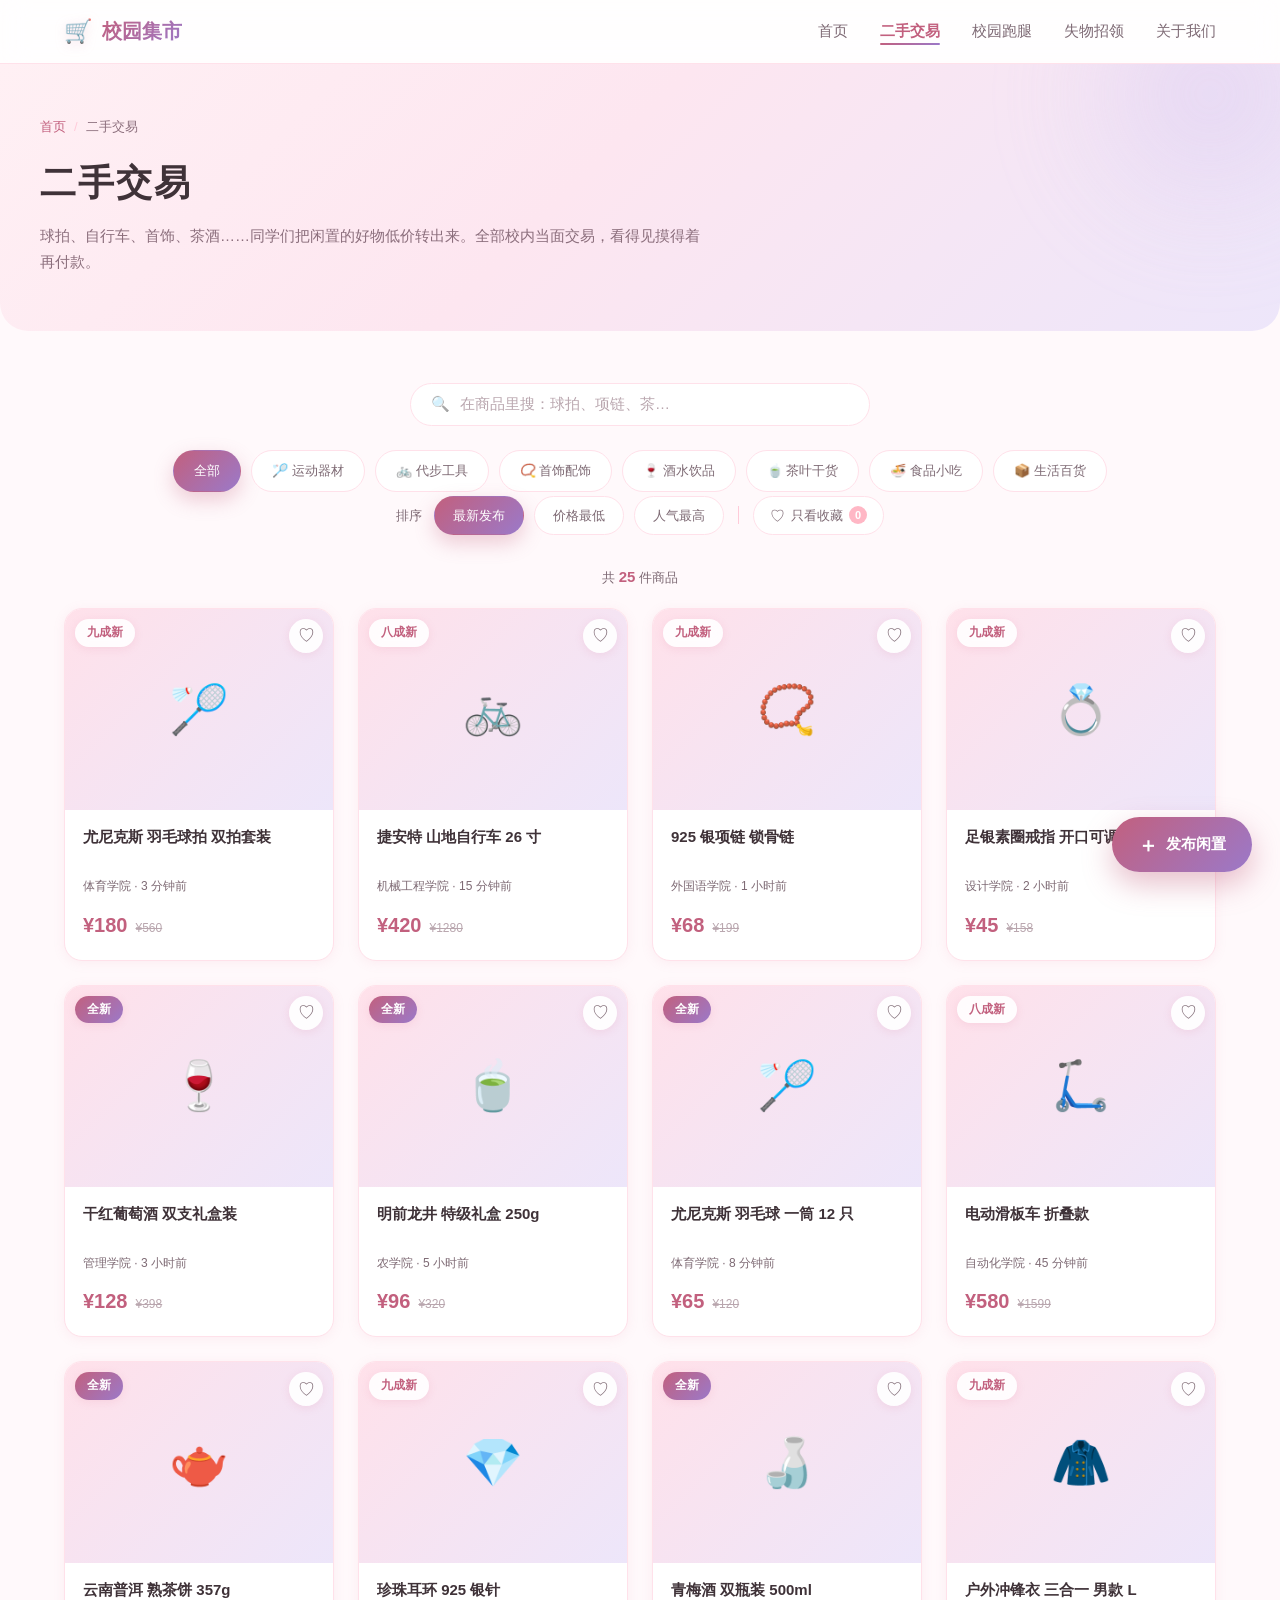
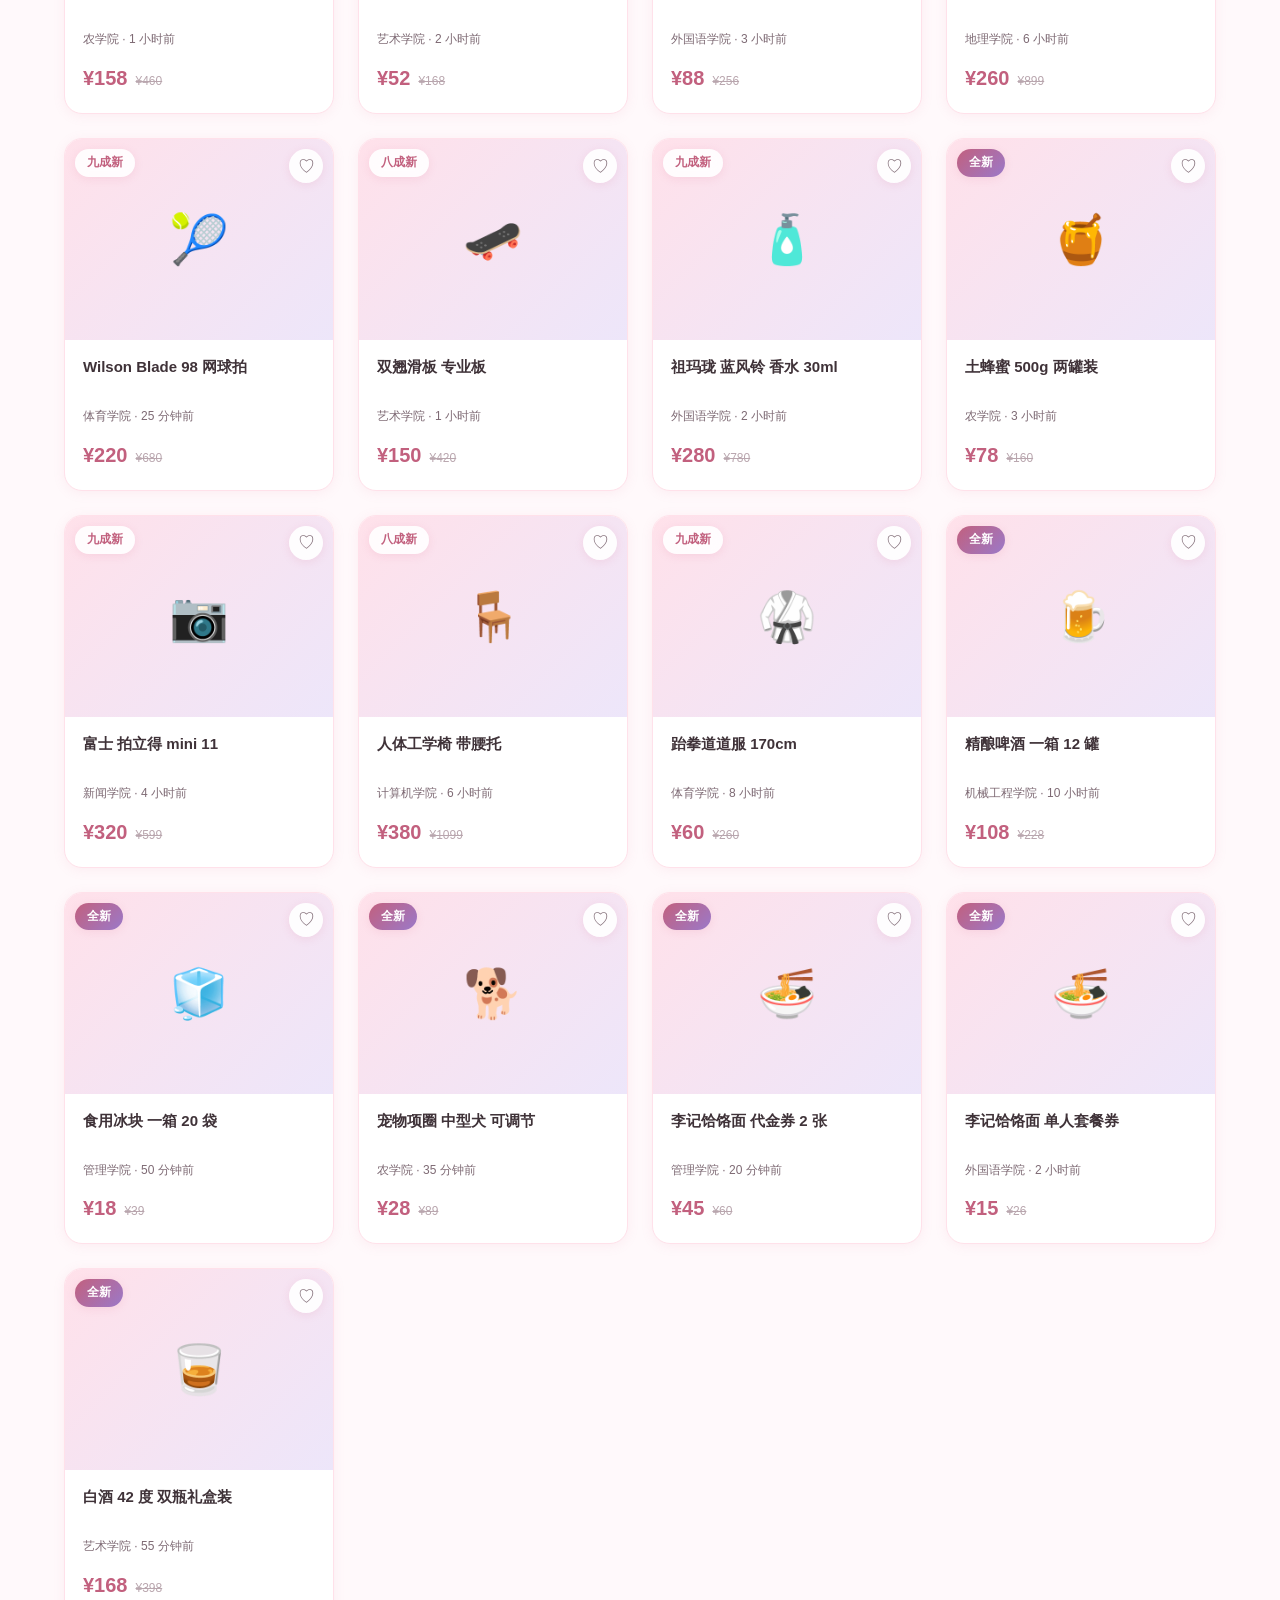
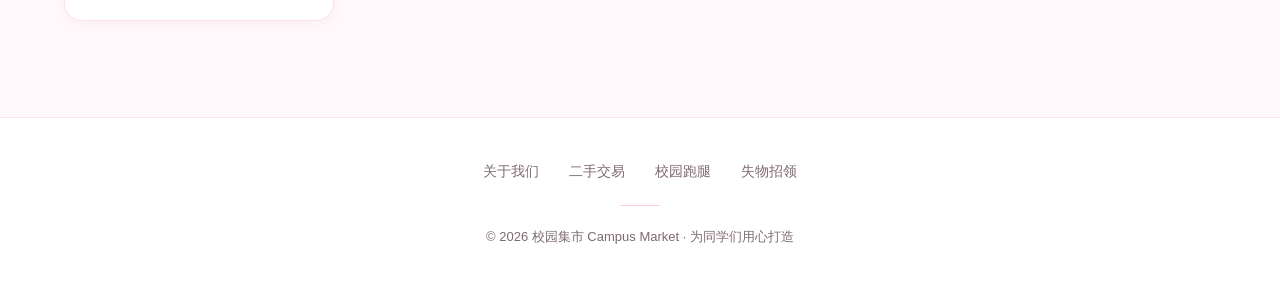
==== goods.html @ 356d1a23 "Add files via upload" ====
<!DOCTYPE html>
<!-- 声明文档类型为 HTML5，浏览器会以“标准模式”渲染页面 -->
<html lang="zh-CN">
<head>
    <meta charset="UTF-8">
    <meta name="viewport" content="width=device-width, initial-scale=1.0">
    <meta name="description" content="校园集市二手交易区 —— 同学们发布的正版闲置好物">
    <title>二手交易 - 校园集市</title>

    <!-- 样式表只有一份，所有页面共用 -->
    <link rel="stylesheet" href="style.css">

    <!-- 浏览器标签页上的小图标。SVG 一个文件适配所有尺寸，缩放不糊 -->
    <link rel="icon" type="image/svg+xml" href="favicon.svg">

    <!-- 手机浏览器地址栏的配色，跟着站点主题走。没有这句会是一截白条 -->
    <meta name="theme-color" content="#FFE1EA">

    <!-- 脚本：common.js 是所有页面都要的公共部分，
         后面的才是这一页专用的。defer 保证它们按书写顺序执行。 -->
    <script src="common.js" defer></script>
    <script src="chat.js" defer></script>
    <script src="goods.js" defer></script>
</head>
<body>

<header class="navbar">
        <!-- 用一个容器把内容限制在最大宽度内并水平居中，内容不会贴到屏幕两边 -->
        <div class="nav-container">

            <!-- Logo 区域：点击可以回到首页 -->
            <a href="index.html" class="logo">
                <span class="logo-icon">🛒</span>
                <!-- 这个 span 里的文字会被 CSS 做成“粉紫渐变文字” -->
                <span class="logo-text">校园集市</span>
            </a>

            <!-- <nav> 表示“导航”区域，<ul> 是无序列表，<li> 是列表项 -->
            <nav class="nav-wrap">
                <ul class="nav-menu">
                    <!-- class="active" 用来标记“当前所在页面”，CSS 会给它加下划线。
                         每个页面把自己的那一个改成 active 即可，
                         这样用户一眼就知道自己在哪儿。 -->
                    <li><a href="index.html">首页</a></li>
                    <li><a href="goods.html" class="active">二手交易</a></li>
                    <li><a href="errand.html">校园跑腿</a></li>
                    <li><a href="lost.html">失物招领</a></li>
                    <li><a href="about.html">关于我们</a></li>
                </ul>
            </nav>

        </div>
    </header>

    <main>

        <section class="page-hero">
            <div class="page-hero-inner">
                <nav class="breadcrumb" aria-label="当前位置">
                    <a href="index.html">首页</a>
                    <span class="breadcrumb-sep" aria-hidden="true">/</span>
                    <span aria-current="page">二手交易</span>
                </nav>
                <h1 class="page-title">二手交易</h1>
                <p class="page-desc">球拍、自行车、首饰、茶酒……同学们把闲置的好物低价转出来。全部校内当面交易，看得见摸得着再付款。</p>
            </div>
        </section>

        <section class="page-main">

            <!-- 列表页自带的搜索框。

                 它是“筛选工具”，不是“全站入口”——
                 首页 Hero 里那个搜索框负责把用户带过来，这个负责在 21 件商品里找特定的那一件。
                 输入框的 class 故意用了和首页一样的 search-input，
                 这样 goods.js 里“清空筛选”那句就能顺带把它也清掉，不用单独写。 -->
            <div class="list-search">
                <span class="list-search-icon" aria-hidden="true">🔍</span>
                <input type="text" class="search-input" id="goodsSearch" autocomplete="off"
                       placeholder="在商品里搜：球拍、项链、茶…" aria-label="搜索商品">
            </div>

            <!-- 分类筛选。chip 上的 data-category
                 要和商品卡片上的 data-category 对得上，筛选才生效。 -->
                        <div class="chip-row">
                <button type="button" class="chip is-active" data-category="all" aria-pressed="true">全部</button>
                <button type="button" class="chip" data-category="运动器材" aria-pressed="false">🏸 运动器材</button>
                <button type="button" class="chip" data-category="代步工具" aria-pressed="false">🚲 代步工具</button>
                <button type="button" class="chip" data-category="首饰配饰" aria-pressed="false">📿 首饰配饰</button>
                <button type="button" class="chip" data-category="酒水饮品" aria-pressed="false">🍷 酒水饮品</button>
                <button type="button" class="chip" data-category="茶叶干货" aria-pressed="false">🍵 茶叶干货</button>
                <button type="button" class="chip" data-category="食品小吃" aria-pressed="false">🍜 食品小吃</button>
                <button type="button" class="chip" data-category="生活百货" aria-pressed="false">📦 生活百货</button>
            </div>

            <!-- 排序 + 只看收藏（和首页同一套结构，goods.js 会自动接管） -->
            <div class="goods-toolbar">
                <span class="toolbar-label">排序</span>
                <button type="button" class="sort-btn is-active" aria-pressed="true"  data-sort="time">最新发布</button>
                <button type="button" class="sort-btn" aria-pressed="false" data-sort="price">价格最低</button>
                <button type="button" class="sort-btn" aria-pressed="false" data-sort="hot">人气最高</button>

                <span class="toolbar-divider" aria-hidden="true"></span>

                <button type="button" class="fav-filter" id="favFilterBtn" aria-pressed="false">
                    <span class="fav-filter-heart" aria-hidden="true">♡</span>
                    <span>只看收藏</span>
                    <span class="fav-count" id="favCount">0</span>
                </button>
            </div>

            <p class="result-line">共 <strong id="resultCount">25</strong> 件商品</p>

            <div class="filter-tip" id="filterTip" hidden>
                <span id="filterTipText"></span>
                <button type="button" class="filter-clear" id="filterClearBtn">清除筛选</button>
            </div>

            <div class="goods-grid">

                <article class="goods-card"
                         tabindex="0"
                         aria-haspopup="dialog"
                         data-id="demo-1"
                         data-category="运动器材"
                         data-time="3" data-price="180" data-hot="328"
                         data-seller="五子棋"
                         data-desc="大一买的，打了一个学期，拍面无磕碰，手柄胶刚换过新的。附送拍包和两个备用吸汗带。">
                    <div class="goods-thumb">🏸</div>
                    <span class="goods-tag">九成新</span>
                    <button type="button" class="fav-btn" aria-label="收藏" aria-pressed="false">♡</button>
                    <div class="goods-body">
                        <h3 class="goods-name">尤尼克斯 羽毛球拍 双拍套装</h3>
                        <p class="goods-meta">体育学院 · 3 分钟前</p>
                        <div class="goods-foot">
                            <span class="goods-price">¥180</span>
                            <span class="goods-origin">¥560</span>
                        </div>
                    </div>
                </article>

                <article class="goods-card"
                         tabindex="0"
                         aria-haspopup="dialog"
                         data-id="demo-2"
                         data-category="代步工具"
                         data-time="15" data-price="420" data-hot="512"
                         data-seller="皇子"
                         data-desc="毕业了带不走，车况良好，刚换过刹车皮，送车锁和打气筒。只在校本部当面交易。">
                    <div class="goods-thumb">🚲</div>
                    <span class="goods-tag">八成新</span>
                    <button type="button" class="fav-btn" aria-label="收藏" aria-pressed="false">♡</button>
                    <div class="goods-body">
                        <h3 class="goods-name">捷安特 山地自行车 26 寸</h3>
                        <p class="goods-meta">机械工程学院 · 15 分钟前</p>
                        <div class="goods-foot">
                            <span class="goods-price">¥420</span>
                            <span class="goods-origin">¥1280</span>
                        </div>
                    </div>
                </article>

                <article class="goods-card"
                         tabindex="0"
                         aria-haspopup="dialog"
                         data-id="demo-3"
                         data-category="首饰配饰"
                         data-time="60" data-price="68" data-hot="276"
                         data-seller="傻尹尹"
                         data-desc="朋友送的和自己风格不搭，只戴过两次就收起来了，没有氧化发黑，附原装小盒和擦拭布。">
                    <div class="goods-thumb">📿</div>
                    <span class="goods-tag">九成新</span>
                    <button type="button" class="fav-btn" aria-label="收藏" aria-pressed="false">♡</button>
                    <div class="goods-body">
                        <h3 class="goods-name">925 银项链 锁骨链</h3>
                        <p class="goods-meta">外国语学院 · 1 小时前</p>
                        <div class="goods-foot">
                            <span class="goods-price">¥68</span>
                            <span class="goods-origin">¥199</span>
                        </div>
                    </div>
                </article>

                <article class="goods-card"
                         tabindex="0"
                         aria-haspopup="dialog"
                         data-id="demo-4"
                         data-category="首饰配饰"
                         data-time="120" data-price="45" data-hot="194"
                         data-seller="小猪婷"
                         data-desc="只戴过一两次，表面没有划痕，开口式可调节大小不挑手指。附赠绒布小袋。">
                    <div class="goods-thumb">💍</div>
                    <span class="goods-tag">九成新</span>
                    <button type="button" class="fav-btn" aria-label="收藏" aria-pressed="false">♡</button>
                    <div class="goods-body">
                        <h3 class="goods-name">足银素圈戒指 开口可调</h3>
                        <p class="goods-meta">设计学院 · 2 小时前</p>
                        <div class="goods-foot">
                            <span class="goods-price">¥45</span>
                            <span class="goods-origin">¥158</span>
                        </div>
                    </div>
                </article>

                <article class="goods-card"
                         tabindex="0"
                         aria-haspopup="dialog"
                         data-id="demo-5"
                         data-category="酒水饮品"
                         data-time="180" data-price="128" data-hot="88"
                         data-seller="时不与我"
                         data-desc="家里寄来的，自己平时不喝酒，原箱未拆封，保质期内。礼盒完好，送人也体面。">
                    <div class="goods-thumb">🍷</div>
                    <span class="goods-tag goods-tag--new">全新</span>
                    <button type="button" class="fav-btn" aria-label="收藏" aria-pressed="false">♡</button>
                    <div class="goods-body">
                        <h3 class="goods-name">干红葡萄酒 双支礼盒装</h3>
                        <p class="goods-meta">管理学院 · 3 小时前</p>
                        <div class="goods-foot">
                            <span class="goods-price">¥128</span>
                            <span class="goods-origin">¥398</span>
                        </div>
                    </div>
                </article>

                <article class="goods-card"
                         tabindex="0"
                         aria-haspopup="dialog"
                         data-id="demo-6"
                         data-category="茶叶干货"
                         data-time="300" data-price="96" data-hot="143"
                         data-seller="张呆贾"
                         data-desc="家里是茶农，今年的明前新茶，自留多了转一盒。铁罐密封包装，附手提袋，未开封。">
                    <div class="goods-thumb">🍵</div>
                    <span class="goods-tag goods-tag--new">全新</span>
                    <button type="button" class="fav-btn" aria-label="收藏" aria-pressed="false">♡</button>
                    <div class="goods-body">
                        <h3 class="goods-name">明前龙井 特级礼盒 250g</h3>
                        <p class="goods-meta">农学院 · 5 小时前</p>
                        <div class="goods-foot">
                            <span class="goods-price">¥96</span>
                            <span class="goods-origin">¥320</span>
                        </div>
                    </div>
                </article>

                <article class="goods-card"
                         tabindex="0"
                         aria-haspopup="dialog"
                         data-id="demo-7"
                         data-category="运动器材"
                         data-time="8" data-price="65" data-hot="201"
                         data-seller="谷老大"
                         data-desc="买多了，整筒未拆封，AS-05 比赛级。可以拆成两筒分着出。">
                    <div class="goods-thumb">🏸</div>
                    <span class="goods-tag goods-tag--new">全新</span>
                    <button type="button" class="fav-btn" aria-label="收藏" aria-pressed="false">♡</button>
                    <div class="goods-body">
                        <h3 class="goods-name">尤尼克斯 羽毛球 一筒 12 只</h3>
                        <p class="goods-meta">体育学院 · 8 分钟前</p>
                        <div class="goods-foot">
                            <span class="goods-price">¥65</span>
                            <span class="goods-origin">¥120</span>
                        </div>
                    </div>
                </article>

                <article class="goods-card"
                         tabindex="0"
                         aria-haspopup="dialog"
                         data-id="demo-8"
                         data-category="代步工具"
                         data-time="45" data-price="580" data-hot="367"
                         data-seller="温温"
                         data-desc="骑了一年上下课，电池健康，续航实测 20 公里左右。刚换过轮胎，送充电器和车锁。">
                    <div class="goods-thumb">🛴</div>
                    <span class="goods-tag">八成新</span>
                    <button type="button" class="fav-btn" aria-label="收藏" aria-pressed="false">♡</button>
                    <div class="goods-body">
                        <h3 class="goods-name">电动滑板车 折叠款</h3>
                        <p class="goods-meta">自动化学院 · 45 分钟前</p>
                        <div class="goods-foot">
                            <span class="goods-price">¥580</span>
                            <span class="goods-origin">¥1599</span>
                        </div>
                    </div>
                </article>

                <article class="goods-card"
                         tabindex="0"
                         aria-haspopup="dialog"
                         data-id="demo-9"
                         data-category="茶叶干货"
                         data-time="95" data-price="158" data-hot="132"
                         data-seller="礼拜天"
                         data-desc="自家存的茶，2019 年的料，一直干仓存放。原包装未拆，附茶针一把。">
                    <div class="goods-thumb">🫖</div>
                    <span class="goods-tag goods-tag--new">全新</span>
                    <button type="button" class="fav-btn" aria-label="收藏" aria-pressed="false">♡</button>
                    <div class="goods-body">
                        <h3 class="goods-name">云南普洱 熟茶饼 357g</h3>
                        <p class="goods-meta">农学院 · 1 小时前</p>
                        <div class="goods-foot">
                            <span class="goods-price">¥158</span>
                            <span class="goods-origin">¥460</span>
                        </div>
                    </div>
                </article>

                <article class="goods-card"
                         tabindex="0"
                         aria-haspopup="dialog"
                         data-id="demo-10"
                         data-category="首饰配饰"
                         data-time="150" data-price="52" data-hot="87"
                         data-seller="雅琪张"
                         data-desc="演出戴过一次，珍珠没有磨损，银针没有氧化。附赠一对备用耳堵。">
                    <div class="goods-thumb">💎</div>
                    <span class="goods-tag">九成新</span>
                    <button type="button" class="fav-btn" aria-label="收藏" aria-pressed="false">♡</button>
                    <div class="goods-body">
                        <h3 class="goods-name">珍珠耳环 925 银针</h3>
                        <p class="goods-meta">艺术学院 · 2 小时前</p>
                        <div class="goods-foot">
                            <span class="goods-price">¥52</span>
                            <span class="goods-origin">¥168</span>
                        </div>
                    </div>
                </article>

                <article class="goods-card"
                         tabindex="0"
                         aria-haspopup="dialog"
                         data-id="demo-11"
                         data-category="酒水饮品"
                         data-time="220" data-price="88" data-hot="119"
                         data-seller="茜茜"
                         data-desc="朋友送的，度数不高适合小酌，两瓶一起出。未开封，保质期还有一年半。">
                    <div class="goods-thumb">🍶</div>
                    <span class="goods-tag goods-tag--new">全新</span>
                    <button type="button" class="fav-btn" aria-label="收藏" aria-pressed="false">♡</button>
                    <div class="goods-body">
                        <h3 class="goods-name">青梅酒 双瓶装 500ml</h3>
                        <p class="goods-meta">外国语学院 · 3 小时前</p>
                        <div class="goods-foot">
                            <span class="goods-price">¥88</span>
                            <span class="goods-origin">¥256</span>
                        </div>
                    </div>
                </article>

                <article class="goods-card"
                         tabindex="0"
                         aria-haspopup="dialog"
                         data-id="demo-12"
                         data-category="生活百货"
                         data-time="400" data-price="260" data-hot="156"
                         data-seller="嫣紫赵"
                         data-desc="实习买的，就穿过两次。内胆可拆，防水涂层完好，无破损。L 码，180 左右合身。">
                    <div class="goods-thumb">🧥</div>
                    <span class="goods-tag">九成新</span>
                    <button type="button" class="fav-btn" aria-label="收藏" aria-pressed="false">♡</button>
                    <div class="goods-body">
                        <h3 class="goods-name">户外冲锋衣 三合一 男款 L</h3>
                        <p class="goods-meta">地理学院 · 6 小时前</p>
                        <div class="goods-foot">
                            <span class="goods-price">¥260</span>
                            <span class="goods-origin">¥899</span>
                        </div>
                    </div>
                </article>

                <article class="goods-card"
                         tabindex="0"
                         aria-haspopup="dialog"
                         data-id="demo-13"
                         data-category="运动器材"
                         data-time="25" data-price="220" data-hot="245"
                         data-seller="姚欣怡"
                         data-desc="打了一年多，拍框没有磕碰，网线是上个月新穿的，磅数还在。送两个避震器和一筒球。">
                    <div class="goods-thumb">🎾</div>
                    <span class="goods-tag">九成新</span>
                    <button type="button" class="fav-btn" aria-label="收藏" aria-pressed="false">♡</button>
                    <div class="goods-body">
                        <h3 class="goods-name">Wilson Blade 98 网球拍</h3>
                        <p class="goods-meta">体育学院 · 25 分钟前</p>
                        <div class="goods-foot">
                            <span class="goods-price">¥220</span>
                            <span class="goods-origin">¥680</span>
                        </div>
                    </div>
                </article>

                <article class="goods-card"
                         tabindex="0"
                         aria-haspopup="dialog"
                         data-id="demo-14"
                         data-category="运动器材"
                         data-time="70" data-price="150" data-hot="178"
                         data-seller="小猪婷"
                         data-desc="玩了半年，板面有正常使用痕迹不影响滑行，轴承刚上过油很顺。送护具一套。">
                    <div class="goods-thumb">🛹</div>
                    <span class="goods-tag">八成新</span>
                    <button type="button" class="fav-btn" aria-label="收藏" aria-pressed="false">♡</button>
                    <div class="goods-body">
                        <h3 class="goods-name">双翘滑板 专业板</h3>
                        <p class="goods-meta">艺术学院 · 1 小时前</p>
                        <div class="goods-foot">
                            <span class="goods-price">¥150</span>
                            <span class="goods-origin">¥420</span>
                        </div>
                    </div>
                </article>

                <article class="goods-card"
                         tabindex="0"
                         aria-haspopup="dialog"
                         data-id="demo-15"
                         data-category="首饰配饰"
                         data-time="110" data-price="280" data-hot="302"
                         data-seller="谷老大"
                         data-desc="朋友送的，只喷过几次，还剩九成以上。原装礼盒和说明书都在，专柜正品。">
                    <div class="goods-thumb">🧴</div>
                    <span class="goods-tag">九成新</span>
                    <button type="button" class="fav-btn" aria-label="收藏" aria-pressed="false">♡</button>
                    <div class="goods-body">
                        <h3 class="goods-name">祖玛珑 蓝风铃 香水 30ml</h3>
                        <p class="goods-meta">外国语学院 · 2 小时前</p>
                        <div class="goods-foot">
                            <span class="goods-price">¥280</span>
                            <span class="goods-origin">¥780</span>
                        </div>
                    </div>
                </article>

                <article class="goods-card"
                         tabindex="0"
                         aria-haspopup="dialog"
                         data-id="demo-16"
                         data-category="茶叶干货"
                         data-time="165" data-price="78" data-hot="96"
                         data-seller="礼拜天"
                         data-desc="家里亲戚养的蜂，纯天然没有添加剂，两罐全新未开封，保质期到明年。">
                    <div class="goods-thumb">🍯</div>
                    <span class="goods-tag goods-tag--new">全新</span>
                    <button type="button" class="fav-btn" aria-label="收藏" aria-pressed="false">♡</button>
                    <div class="goods-body">
                        <h3 class="goods-name">土蜂蜜 500g 两罐装</h3>
                        <p class="goods-meta">农学院 · 3 小时前</p>
                        <div class="goods-foot">
                            <span class="goods-price">¥78</span>
                            <span class="goods-origin">¥160</span>
                        </div>
                    </div>
                </article>

                <article class="goods-card"
                         tabindex="0"
                         aria-haspopup="dialog"
                         data-id="demo-17"
                         data-category="生活百货"
                         data-time="260" data-price="320" data-hot="264"
                         data-seller="时不与我"
                         data-desc="买来用了几次就吃灰了，外观没有划痕，送两盒相纸（共 20 张）和一个收纳包。">
                    <div class="goods-thumb">📷</div>
                    <span class="goods-tag">九成新</span>
                    <button type="button" class="fav-btn" aria-label="收藏" aria-pressed="false">♡</button>
                    <div class="goods-body">
                        <h3 class="goods-name">富士 拍立得 mini 11</h3>
                        <p class="goods-meta">新闻学院 · 4 小时前</p>
                        <div class="goods-foot">
                            <span class="goods-price">¥320</span>
                            <span class="goods-origin">¥599</span>
                        </div>
                    </div>
                </article>

                <article class="goods-card"
                         tabindex="0"
                         aria-haspopup="dialog"
                         data-id="demo-18"
                         data-category="生活百货"
                         data-time="340" data-price="380" data-hot="331"
                         data-seller="小轩怡"
                         data-desc="用了两年，网面没有塌陷，气压杆正常。要搬宿舍所以出掉，可以拆开搬走。">
                    <div class="goods-thumb">🪑</div>
                    <span class="goods-tag">八成新</span>
                    <button type="button" class="fav-btn" aria-label="收藏" aria-pressed="false">♡</button>
                    <div class="goods-body">
                        <h3 class="goods-name">人体工学椅 带腰托</h3>
                        <p class="goods-meta">计算机学院 · 6 小时前</p>
                        <div class="goods-foot">
                            <span class="goods-price">¥380</span>
                            <span class="goods-origin">¥1099</span>
                        </div>
                    </div>
                </article>

                <article class="goods-card"
                         tabindex="0"
                         aria-haspopup="dialog"
                         data-id="demo-19"
                         data-category="运动器材"
                         data-time="480" data-price="60" data-hot="74"
                         data-seller="温温"
                         data-desc="社团统一发的，只穿过几次，洗过两次没有褪色。170 左右合身，送白色腰带。">
                    <div class="goods-thumb">🥋</div>
                    <span class="goods-tag">九成新</span>
                    <button type="button" class="fav-btn" aria-label="收藏" aria-pressed="false">♡</button>
                    <div class="goods-body">
                        <h3 class="goods-name">跆拳道道服 170cm</h3>
                        <p class="goods-meta">体育学院 · 8 小时前</p>
                        <div class="goods-foot">
                            <span class="goods-price">¥60</span>
                            <span class="goods-origin">¥260</span>
                        </div>
                    </div>
                </article>

                <article class="goods-card"
                         tabindex="0"
                         aria-haspopup="dialog"
                         data-id="demo-20"
                         data-category="酒水饮品"
                         data-time="600" data-price="108" data-hot="158"
                         data-seller="张呆贾"
                         data-desc="生日聚会剩下的，整箱未拆封，保质期内。口味是 IPA，介意苦味的慎拍。">
                    <div class="goods-thumb">🍺</div>
                    <span class="goods-tag goods-tag--new">全新</span>
                    <button type="button" class="fav-btn" aria-label="收藏" aria-pressed="false">♡</button>
                    <div class="goods-body">
                        <h3 class="goods-name">精酿啤酒 一箱 12 罐</h3>
                        <p class="goods-meta">机械工程学院 · 10 小时前</p>
                        <div class="goods-foot">
                            <span class="goods-price">¥108</span>
                            <span class="goods-origin">¥228</span>
                        </div>
                    </div>
                </article>

                <article class="goods-card"
                         tabindex="0"
                         aria-haspopup="dialog"
                         data-id="demo-21"
                         data-category="食品小吃"
                         data-time="50" data-price="18" data-hot="213"
                         data-seller="寒冰"
                         data-desc="家里开店剩下的，整箱没拆封，食用级的，做冷饮、冰镇饮料都行。天热正好用得上，可以送到宿舍楼下。">
                    <div class="goods-thumb">🧊</div>
                    <span class="goods-tag goods-tag--new">全新</span>
                    <button type="button" class="fav-btn" aria-label="收藏" aria-pressed="false">♡</button>
                    <div class="goods-body">
                        <h3 class="goods-name">食用冰块 一箱 20 袋</h3>
                        <p class="goods-meta">管理学院 · 50 分钟前</p>
                        <div class="goods-foot">
                            <span class="goods-price">¥18</span>
                            <span class="goods-origin">¥39</span>
                        </div>
                    </div>
                </article>

                <article class="goods-card"
                         tabindex="0"
                         aria-haspopup="dialog"
                         data-id="demo-22"
                         data-category="生活百货"
                         data-time="35" data-price="28" data-hot="187"
                         data-seller="沛沛"
                         data-desc="家里狗子长得太快，买的时候挑小了一号，吊牌还没拆。颈围 35–50cm 可调，附送一个牵引绳扣。">
                    <div class="goods-thumb">🐕</div>
                    <span class="goods-tag goods-tag--new">全新</span>
                    <button type="button" class="fav-btn" aria-label="收藏" aria-pressed="false">♡</button>
                    <div class="goods-body">
                        <h3 class="goods-name">宠物项圈 中型犬 可调节</h3>
                        <p class="goods-meta">农学院 · 35 分钟前</p>
                        <div class="goods-foot">
                            <span class="goods-price">¥28</span>
                            <span class="goods-origin">¥89</span>
                        </div>
                    </div>
                </article>

                <article class="goods-card"
                         tabindex="0"
                         aria-haspopup="dialog"
                         data-id="demo-23"
                         data-category="食品小吃"
                         data-time="20" data-price="45" data-hot="168"
                         data-seller="峰"
                         data-desc="面馆开学做活动送的，两张各面值 30，我自己用不完。店就在东门对面，凭券能抵任意套餐。">
                    <div class="goods-thumb">🍜</div>
                    <span class="goods-tag goods-tag--new">全新</span>
                    <button type="button" class="fav-btn" aria-label="收藏" aria-pressed="false">♡</button>
                    <div class="goods-body">
                        <h3 class="goods-name">李记饸饹面 代金券 2 张</h3>
                        <p class="goods-meta">管理学院 · 20 分钟前</p>
                        <div class="goods-foot">
                            <span class="goods-price">¥45</span>
                            <span class="goods-origin">¥60</span>
                        </div>
                    </div>
                </article>

                <article class="goods-card"
                         tabindex="0"
                         aria-haspopup="dialog"
                         data-id="demo-24"
                         data-category="食品小吃"
                         data-time="130" data-price="15" data-hot="105"
                         data-seller="丹丹"
                         data-desc="羊汤底那家，天冷了吃一碗很舒服。券是之前充卡送的，一直没去吃，转给爱吃面的同学。">
                    <div class="goods-thumb">🍜</div>
                    <span class="goods-tag goods-tag--new">全新</span>
                    <button type="button" class="fav-btn" aria-label="收藏" aria-pressed="false">♡</button>
                    <div class="goods-body">
                        <h3 class="goods-name">李记饸饹面 单人套餐券</h3>
                        <p class="goods-meta">外国语学院 · 2 小时前</p>
                        <div class="goods-foot">
                            <span class="goods-price">¥15</span>
                            <span class="goods-origin">¥26</span>
                        </div>
                    </div>
                </article>

                <article class="goods-card"
                         tabindex="0"
                         aria-haspopup="dialog"
                         data-id="demo-25"
                         data-category="酒水饮品"
                         data-time="55" data-price="168" data-hot="142"
                         data-seller="萌晶"
                         data-desc="家里长辈送的，我不喝白酒一直放着。原箱未拆，防伪码完好。适合送人或者聚餐用，诚心要可以小刀。">
                    <div class="goods-thumb">🥃</div>
                    <span class="goods-tag goods-tag--new">全新</span>
                    <button type="button" class="fav-btn" aria-label="收藏" aria-pressed="false">♡</button>
                    <div class="goods-body">
                        <h3 class="goods-name">白酒 42 度 双瓶礼盒装</h3>
                        <p class="goods-meta">艺术学院 · 55 分钟前</p>
                        <div class="goods-foot">
                            <span class="goods-price">¥168</span>
                            <span class="goods-origin">¥398</span>
                        </div>
                    </div>
                </article>

            </div>

            <div class="empty-state" id="emptyState" hidden>
                <div class="empty-icon">🔍</div>
                <p class="empty-title">没有找到相关商品</p>
                <p class="empty-desc">换个分类或关键词试试，或者先看看全部好物</p>
                <button type="button" class="empty-btn" id="emptyResetBtn">查看全部商品</button>
            </div>

        </section>

    </main>

    <button type="button" class="fab" id="publishBtn">
        <span class="fab-plus" aria-hidden="true">＋</span>
        <span>发布闲置</span>
    </button>
<div class="toast-wrap" id="toastWrap" aria-live="polite"></div>

<dialog class="goods-modal" id="goodsModal">

        <!-- 关闭按钮。里面只有一个 × 符号，
             aria-label 是用来告诉读屏软件“这个按钮是干嘛的”。 -->
        <button type="button" class="modal-close" aria-label="关闭弹窗">×</button>

        <!-- 图片区：和卡片一样，先放 emoji 占位 -->
        <div class="modal-thumb" aria-hidden="true">🏸</div>

        <div class="modal-body">

            <!-- 这里复用卡片的 .goods-tag 样式，
                 但在弹窗里它不再是“浮在图片上”的，所以样式表里有针对性的覆盖 -->
            <span class="goods-tag">九成新</span>

            <h2 class="modal-title">商品名称</h2>
            <p class="modal-meta">学院 · 时间 · 卖家</p>

            <div class="modal-price">
                <span class="modal-price-now">¥0</span>
                <span class="modal-price-origin">¥0</span>
            </div>

            <p class="modal-desc">商品描述</p>

            <div class="modal-actions">

                <!-- data-role 是专门留给 JS 用的“钩子”。
                     为什么不用 class 当钩子？
                     因为 class 是给 CSS 做样式的，以后调样式换掉类名，
                     JS 就跟着找不到元素了。data-* 干这件事，两边互不干扰。 -->

                <!-- 别人的商品：收藏 + 联系卖家 -->
                <button type="button" class="modal-btn modal-btn--ghost"   data-role="collect">♡ 收藏</button>
                <button type="button" class="modal-btn modal-btn--primary" data-role="contact">联系卖家</button>

                <!-- 自己发布的商品：编辑 + 撤回。
                     hidden 是 HTML 自带的隐藏开关，JS 只要切换这个属性就行。
                     （前提是 .modal-btn 没设置 display，否则会把 hidden 覆盖掉——我们确实没设。） -->
                <button type="button" class="modal-btn modal-btn--ghost"  data-role="edit"   hidden>编辑</button>
                <button type="button" class="modal-btn modal-btn--danger" data-role="delete" hidden>撤回发布</button>

            </div>

        </div>
    </dialog>

<dialog class="publish-modal" id="publishModal">

        <button type="button" class="modal-close" aria-label="关闭弹窗">×</button>

        <!-- novalidate 是关掉浏览器自带的校验气泡，
             改由 script.js 用我们自己写的规则和样式来提示。 -->
        <form class="publish-form" id="publishForm" novalidate>

            <h2 class="publish-title">发布闲置</h2>
            <p class="publish-sub">填好下面的信息，30 秒就能挂上架</p>

            <!-- 封面图标：目前还没有真实的图片上传，
                 先让用户挑一个 emoji 当封面，和列表里的样式保持一致 -->
            <div class="field">
                <span class="field-label">选个图标当封面</span>
                <div class="emoji-picker">
                    <button type="button" class="emoji-opt is-active" aria-pressed="true">🏸</button>
                    <button type="button" class="emoji-opt" aria-pressed="false">🚲</button>
                    <button type="button" class="emoji-opt" aria-pressed="false">📿</button>
                    <button type="button" class="emoji-opt" aria-pressed="false">💍</button>
                    <button type="button" class="emoji-opt" aria-pressed="false">🍷</button>
                    <button type="button" class="emoji-opt" aria-pressed="false">🍵</button>
                    <button type="button" class="emoji-opt" aria-pressed="false">⌚</button>
                    <button type="button" class="emoji-opt" aria-pressed="false">📱</button>
                    <button type="button" class="emoji-opt" aria-pressed="false">📦</button>
                </div>
            </div>

            <!-- 商品标题 -->
            <div class="field">
                <!-- for="pubTitle" 和下面 input 的 id 对应，
                     这样点文字就能聚焦到输入框，读屏软件也能正确朗读 -->
                <label class="field-label" for="pubTitle">商品标题 <span class="req">*</span></label>
                <input id="pubTitle" type="text" class="field-input" maxlength="30"
                       placeholder="例如：尤尼克斯 羽毛球拍 双拍套装">
                <!-- 错误提示平时是隐藏的，只有外层 .field 被加上 has-error 才显示 -->
                <p class="field-error">请填写商品标题</p>
            </div>

            <!-- 分类 + 成色：两列并排 -->
            <div class="field-row">
                <div class="field">
                    <label class="field-label" for="pubCategory">分类</label>
                    <select id="pubCategory" class="field-input">
                        <option value="运动器材">🏸 运动器材</option>
                        <option value="代步工具">🚲 代步工具</option>
                        <option value="首饰配饰">📿 首饰配饰</option>
                        <option value="酒水饮品">🍷 酒水饮品</option>
                        <option value="茶叶干货">🍵 茶叶干货</option>
                        <option value="食品小吃">🍜 食品小吃</option>
                        <option value="生活百货">📦 生活百货</option>
                    </select>
                </div>
                <div class="field">
                    <label class="field-label" for="pubCondition">成色</label>
                    <select id="pubCondition" class="field-input">
                        <option>全新</option>
                        <option selected>九成新</option>
                        <option>八成新</option>
                        <option>七成新</option>
                    </select>
                </div>
            </div>

            <!-- 售价 + 原价 -->
            <div class="field-row">
                <div class="field">
                    <label class="field-label" for="pubPrice">售价 <span class="req">*</span></label>

                    <!-- 货币符号和输入框拼成一个整体，
                         这样 ¥ 不会因为输入框获得焦点而错位 -->
                    <div class="input-affix">
                        <span class="affix" aria-hidden="true">¥</span>
                        <input id="pubPrice" type="number" min="0" step="1" class="field-input" placeholder="0">
                    </div>
                    <p class="field-error">请填写一个大于 0 的售价</p>
                </div>
                <div class="field">
                    <label class="field-label" for="pubOrigin">原价（选填）</label>
                    <div class="input-affix">
                        <span class="affix" aria-hidden="true">¥</span>
                        <input id="pubOrigin" type="number" min="0" step="1" class="field-input" placeholder="填了会显示划线价">
                    </div>
                </div>
            </div>

            <!-- 商品描述 -->
            <div class="field">
                <label class="field-label" for="pubDesc">商品描述 <span class="req">*</span></label>
                <textarea id="pubDesc" class="field-input field-textarea" rows="3" maxlength="120"
                          placeholder="说说成色、用了多久、带什么配件……"></textarea>
                <p class="field-error">请简单描述一下这件商品</p>
            </div>

            <!-- 所在学院 -->
            <div class="field">
                <label class="field-label" for="pubCollege">所在学院</label>
                <select id="pubCollege" class="field-input">
                    <option>体育学院</option>
                    <option>机械工程学院</option>
                    <option>外国语学院</option>
                    <option>设计学院</option>
                    <option>管理学院</option>
                    <option>农学院</option>
                    <option>其他学院</option>
                </select>
            </div>

            <div class="publish-actions">
                <!-- data-close 只是个标记，方便 JS 找到这个按钮 -->
                <button type="button" class="modal-btn modal-btn--ghost" data-close>取消</button>
                <button type="submit" class="modal-btn modal-btn--primary">确认发布</button>
            </div>

        </form>
    </dialog>

<footer class="footer">
        <div class="footer-container">

            <!-- 页脚文字链接：可以复用导航菜单的思路，也是一组 <ul> + <li> -->
            <ul class="footer-links">
                <li><a href="about.html">关于我们</a></li>
                <li><a href="goods.html">二手交易</a></li>
                <li><a href="errand.html">校园跑腿</a></li>
                <li><a href="lost.html">失物招领</a></li>
            </ul>

            <!-- 版权信息：&copy; 是 HTML 实体，显示出来就是 © 符号 -->
            <p class="footer-copyright">
                &copy; 2026 校园集市 Campus Market · 为同学们用心打造
            </p>

        </div>
    </footer>

    <!-- ==================================================================
         私信弹窗（点商品详情里的“联系卖家”打开）

         结构和另外几个弹窗一样是原生 <dialog>，
         里面是一个极简聊天界面：上面是对话对象，中间是消息，下面是输入框。
         ================================================================== -->
    <dialog class="chat-modal" id="chatModal">

        <div class="chat-head">
            <!-- 头像就取名字的第一个字，不需要图片 -->
            <div class="chat-avatar" id="chatAvatar" aria-hidden="true">卖</div>

            <div class="chat-who">
                <h2 class="chat-name" id="chatName">卖家</h2>
                <p class="chat-sub" id="chatSub">校园集市私信</p>
            </div>

            <button type="button" class="chat-close" id="chatClose" aria-label="关闭私信">×</button>
        </div>

        <!-- role="log" 是给读屏软件的信号：
             “这是一串会不断往下追加的消息流，有新消息就念出来”。 -->
        <ul class="chat-list" id="chatList" role="log" aria-label="聊天记录"></ul>

        <!-- 快捷短语。内容由 chat.js 按场景填进来（商品 / 跑腿 / 失物 各不相同），
             所以这里只留一个空容器。 -->
        <div class="chat-quick" id="chatQuick"></div>

        <form class="chat-form" id="chatForm">
            <input type="text" class="chat-input" id="chatInput" autocomplete="off"
                   placeholder="打个招呼吧，问问成色、能不能面交……" aria-label="输入消息">
            <button type="submit" class="chat-send">发送</button>
        </form>

    </dialog>

    <!-- 回到顶部。滚过一屏才出现，点一下平滑滚回去，逻辑在 common.js 里 -->
    <button type="button" class="to-top to-top--high" id="toTop" aria-label="回到顶部">
        <span aria-hidden="true">↑</span>
    </button>

</body>
</html>
---- style.css ----
/* ============================================================
   校园集市 · 首页样式表
   主题：樱花粉（#FFB7C5 系）

   阅读顺序（也是写 CSS 的推荐顺序，从大到小、从全局到局部）：
   1. 变量：色阶 → 语义别名 → 尺寸 → 阴影
   2. 全局重置 + 撑满屏幕的布局骨架
   3. 全局细节（选中色、滚动条、焦点框）
   4. 通用工具类
   5. 导航栏
   6. 欢迎横幅（Hero）
   7. 搜索栏
   8. 功能卡片
   9. 数据统计条
  10. 热门好物
  11. 使用流程
  12. 浮层（弹窗 / 提示条 / 悬浮按钮）
  13. 页脚
  14. 入场动画
  15. 响应式适配（Media Queries）
  16. 内页通用组件
  17. 无障碍：尊重“减少动态效果”的系统设置
   ============================================================ */


/* ============================================================
   1. 变量（CSS 自定义属性）

   ★ 变量写法和用法：
       定义： --sakura-400: #FFB7C5;         （必须以两个减号开头）
       使用： color: var(--sakura-400);      （用 var() 函数取出来）
     变量定义在 :root 上，:root 就代表 <html> 元素，
     所以整个页面里任何元素都能读到它。

   ★ 变量故意分成两层：

     第一层【色阶】——客观的颜色名字（sakura-400 就是第 4 档樱花粉），
                      不带用途含义，只管“这是个什么颜色”。
     第二层【语义别名】——描述“这个颜色用来干什么”（背景？边框？文字？）。

     分层的好处：写样式时统一用第二层，比如 color: var(--color-text)。
     哪天想把所有正文从棕灰改成灰紫，只改 --color-text 一行；
     而想整体换主题，把第一层色阶整段替换掉就行，第二层一个字都不用动。
   ============================================================ */
:root {

    /* ========== 第一层：色阶 ========== */

    /* ---------- 樱花粉色阶 ----------
       色相定在 348° 附近，比常见的“玫红”（338°）偏红一点点，
       这就是樱花粉和洋红粉最本质的区别——不是深浅，是色相。
       整页靠 50 ~ 300 这几档最浅的撑起，600 以上只做小面积点缀。 */
    --sakura-50:  #FFF9FB;    /* 几乎看不出粉的米白 —— 整页大背景 */
    --sakura-100: #FFF0F4;    /* 极淡粉 —— 区块浅底、Hero 渐变起点 */
    --sakura-200: #FFE1EA;    /* 淡粉 —— 边框、分隔线 */
    --sakura-300: #FFCBD9;    /* 浅粉 —— 装饰、图标底、选中背景 */
    --sakura-400: #FFB7C5;    /* ★ 经典樱花粉（日本传统色「桜色」）—— 装饰光斑 */
    --sakura-500: #F09BB4;    /* 过渡档 —— 滚动条悬停等 */
    --sakura-600: #E07D99;    /* 玫粉 —— 渐变起点、填充色块 */
    --sakura-700: #C2607E;    /* 深樱粉 —— 白底上的文字（高亮、链接、Logo） */

    /* ---------- 淡紫色阶：和樱花粉搭配做渐变，营造梦幻感 ---------- */
    --lav-100: #F5F0FC;
    --lav-200: #EDE6FA;       /* Hero 渐变终点 */
    --lav-400: #D9C9F0;
    --lav-500: #C4A8E8;
    --lav-700: #9B79C9;       /* 渐变终点 / 深紫文字 */

    /* ---------- 中性色（都带一点暖调，和粉主题更协调） ---------- */
    --neutral-0:   #FFFFFF;  /* 纯白：卡片表面 */
    --neutral-900: #3F3238;  /* 深棕灰：正文文字，比纯黑柔和 */
    --neutral-500: #7E6A74;  /* 暖灰：次要文字（描述、版权、导航未选中项） */

    /* ========== 第二层：语义别名 ========== */

    /* ---- 背景与表面 ---- */
    --color-bg:        var(--sakura-50);    /* 整页背景 */
    --color-surface:   var(--neutral-0);    /* 卡片、页脚的表面色 */
    --color-border:    var(--sakura-200);   /* 描边：淡淡的樱花粉 */
    --color-border-strong: var(--sakura-300);

    /* ---- 文字 ---- */
    --color-text:      var(--neutral-900);
    --color-text-soft: var(--neutral-500);   /* 描述、版权等次要信息 */

    /* ---- 主色 ----
       小字和链接统一用 700 这一档（#C2607E），因为它在白底上的
       对比度约 4.0:1，能看清；600 那档只有 2.8:1，只适合大面积填充。 */
    --color-primary:        var(--sakura-700);
    --color-primary-strong: #A84E6B;         /* 悬停时再深一档 */

    /* ---- 状态色 ----
       表单校验出错时用。特意选了一个比主题粉更红、更沉的色，
       否则在满屏粉色的衬托下，“错误”看起来会像“强调”。 */
    --color-danger: #CC3A52;

    /* ---- 渐变（整段渐变也存成变量，换肤时一步到位） ---- */
    /* Hero 背景：淡粉 → 淡粉 → 淡紫。三个色标，中间那档让过渡更柔和 */
    --gradient-hero:  linear-gradient(135deg, #FFF0F4 0%, #FDE6F0 45%, #EDE6FA 100%);
    /* 品牌渐变：深樱粉 → 深紫。用在 Logo 文字、按钮、卡片高光条上 */
    --gradient-brand: linear-gradient(135deg, var(--sakura-700) 0%, var(--lav-700) 100%);
    /* 图标底色：更浅的版本，避免图标抢戏 */
    --gradient-icon:  linear-gradient(135deg, var(--sakura-200) 0%, var(--lav-200) 100%);

    /* ---- 尺寸 ---- */
    --nav-height: 64px;        /* 导航栏高度，body 和导航栏都要用，抽成变量才不会对不上 */
    --radius-sm: 10px;
    --radius: 18px;            /* 卡片圆角 */
    --radius-lg: 28px;
    --radius-pill: 999px;      /* 胶囊形状：给一个足够大的值就是圆头 */

    /* ---- 阴影 ----
       注意：这里的 rgba 用的是樱花粉的 RGB(224, 125, 153)，只调透明度。
       如果阴影用默认的黑色，在淡粉页面上会显脏、发灰，
       换成同色系阴影，整个页面才会“透”出粉调。 */
    --shadow-sm:   0 2px 12px rgba(224, 125, 153, 0.10);
    --shadow-md:   0 14px 34px rgba(224, 125, 153, 0.18);   /* 卡片悬停 */
    --shadow-lg:   0 18px 44px rgba(224, 125, 153, 0.22);   /* 搜索框聚焦 */
    --shadow-glow: 0 8px 20px rgba(194, 96, 126, 0.30);     /* 搜索按钮的粉色光晕 */

    /* ---- 动画时长（统一管理，保证全站节奏一致） ---- */
    --ease: cubic-bezier(0.22, 0.61, 0.36, 1);   /* 比 ease 更顺滑的缓动曲线 */
    --dur: 0.3s;
}


/* ============================================================
   2. 全局重置 + 布局骨架
   ============================================================ */

/* 浏览器对元素有默认的 margin / padding，先统一清掉，避免各处对不齐。 */
* {
    margin: 0;
    padding: 0;

    /* box-sizing: border-box 表示：设置 width 时，padding 和 border 算在宽度之内。
       这是现在前端开发的标准做法，能让宽度计算直观很多。 */
    box-sizing: border-box;
}

html {
    scroll-behavior: smooth;   /* 点击锚点链接时平滑滚动 */

    /* Firefox 的滚动条写法（标准属性，Chrome 走后面的 ::-webkit- 写法） */
    scrollbar-width: thin;
    scrollbar-color: var(--sakura-300) var(--color-bg);
}

body {
    /* 字体栈：优先用系统自带的中文字体，从前往后找，找到哪个用哪个 */
    font-family: "PingFang SC", "Hiragino Sans GB", "Microsoft YaHei",
                 "Helvetica Neue", Arial, sans-serif;

    background-color: var(--color-bg);
    color: var(--color-text);
    line-height: 1.65;        /* 行高：1.65 倍字号，中文阅读更舒服 */

    /* 字体抗锯齿：让文字在 macOS 上更细腻（精细感的小加分项） */
    -webkit-font-smoothing: antialiased;
    -moz-osx-font-smoothing: grayscale;

    /* ---------- 让页脚始终贴在页面底部（Sticky Footer） ----------
       思路：把 body 变成“竖向排列的弹性盒子”，
             再让中间的 <main> 自动占满所有剩余空间（flex: 1），
             剩余空间被吃掉后，页脚自然被挤到最底部。

       注意：不能用 position: fixed 把页脚钉在窗口底部，
             那样页面内容变长时，页脚会一直浮在文字上面挡住内容。

       100dvh 里的 dvh 是“动态视口高度”，比传统的 100vh 更准：
       手机浏览器滚动时地址栏会收起 / 展开，100vh 会导致多出一截滚动条，
       100dvh 会跟着实际可视高度变化。先写 100vh 是给老浏览器兜底，
       不支持 dvh 的浏览器会自动忽略第二行。 */
    min-height: 100vh;
    min-height: 100dvh;
    display: flex;
    flex-direction: column;

    /* 关键一步：导航栏是 fixed（脱离文档流、浮在上面）的，
       所以给 body 加一个等于导航栏高度的上内边距，
       否则页面最上面的内容会被导航栏盖住。 */
    padding-top: var(--nav-height);
}

/* 让主内容区“吃掉”所有剩余高度，把页脚顶到底部 */
main {
    flex: 1;
}

/* 链接默认是蓝色带下划线，这里统一去掉下划线并继承父元素颜色 */
a {
    text-decoration: none;
    color: inherit;
}

/* 去掉列表前面的小圆点 */
ul {
    list-style: none;
}

/* ---------- 把 hidden 属性的语义恢复成“彻底隐藏” ----------

   HTML 的 hidden 属性本意就是“别显示这个元素”。
   但它的 display: none 来自浏览器的默认样式表，优先级是最低的一档 ——
   只要作者样式里给同一个元素写了一句 display: flex，
   就能把它盖掉，元素照样显示出来。

   我们的 .filter-tip（display: flex）正好会踩到这个坑，
   所以在这里显式补一条，让 hidden 说了算，一劳永逸。

   （这也是为什么 .modal-btn 那些按钮一直没出问题：
     它们没设置 display，就不会和 hidden 打架。） */
[hidden] {
    display: none !important;
}

/* 表单控件默认不继承父元素的字体！
   这是新手最常踩的坑之一：页面上其他地方都是雅黑 / 苹方，
   唯独输入框和按钮变成了系统默认的宋体或 Times。
   所以必须显式写一句 font: inherit 或 font-family: inherit。 */
input,
button,
select,
textarea {
    /* 用 font: inherit 一行把字体、字号、行高、字重全部继承过来。
       ★ 这里原先漏了 select 和 textarea ——
         结果是发布弹窗里的“商品描述”变成了等宽字体（浏览器给 textarea 的默认值），
         几个下拉框变成了 Arial，和满页中文格格不入。
         所有表单控件都要写进来，漏一个就有一个会掉队。 */
    font: inherit;
}


/* ============================================================
   3. 全局细节（这些是最容易被忽略、但最影响“精致度”的地方）
   ============================================================ */

/* 用鼠标拖选文字时的底色。默认是浏览器蓝，和粉主题很违和 */
::selection {
    background-color: var(--sakura-300);
    color: var(--sakura-700);
}

/* 自定义滚动条（Chrome / Edge / Safari 生效） */
::-webkit-scrollbar {
    width: 10px;
}

::-webkit-scrollbar-track {
    background-color: var(--color-bg);            /* 轨道：跟页面背景一致 */
}

::-webkit-scrollbar-thumb {
    background-color: var(--sakura-300);          /* 滑块：浅樱花粉 */
    border-radius: var(--radius-pill);
    /* 加一圈和轨道同色的边框，视觉上把滑块“变细”，更秀气 */
    border: 2px solid var(--color-bg);
}

::-webkit-scrollbar-thumb:hover {
    background-color: var(--sakura-500);
}

/* 键盘 Tab 键聚焦时的外框。
   为什么要用 :focus-visible 而不是 :focus？
   因为 :focus 对“鼠标点击”也会生效，点一下按钮就冒出一个框很难看；
   :focus-visible 只在“键盘操作”时才显示，既美观又不牺牲无障碍。 */
:focus-visible {
    outline: 2px solid var(--sakura-400);
    outline-offset: 3px;
    border-radius: var(--radius-sm);
}


/* ============================================================
   4. 通用工具类
   ============================================================ */

/* 区块标题（如“核心功能”） */
.section-title {
    text-align: center;
    font-size: 30px;
    font-weight: 700;
    letter-spacing: 1px;
    margin-bottom: 12px;
    color: var(--color-text);
}

/* 标题里被 <span> 包住的部分用主色高亮 */
.section-title span {
    color: var(--color-primary);

    /* 必须改成 inline-block 才行：
       <span> 默认是行内元素（inline），而“绝对定位的参照物”和
       “百分比宽度”这两个特性，行内元素支持得都不好。
       inline-block 既保留了“不换行”的特性，又具备完整的盒模型。 */
    display: inline-block;
    position: relative;      /* 让下面的 ::after 以它为参照物来定位 */
}

/* 在高亮文字正下方画一条同宽的粉色短线（纯装饰） */
.section-title span::after {
    content: "";             /* 伪元素必须写 content，哪怕是空字符串 */
    position: absolute;      /* 相对上面的 span 定位（因为它设了 relative） */
    left: 0;
    bottom: -4px;            /* 往下挪 4px，正好落在文字下方不压住笔画 */
    width: 100%;             /* 这里的 100% = span 自己的宽度，所以线条和文字一样长 */
    height: 4px;
    background-color: var(--sakura-300);
    border-radius: var(--radius-pill);
}

/* 标题下方的说明文字，让标题区更有层次 */
.section-subtitle {
    text-align: center;
    font-size: 15px;
    color: var(--color-text-soft);
    margin-bottom: 48px;
}

/* ---------- 只给读屏软件看的文字 ----------

   有些文字对视力正常的用户是多余的（比如列表上方那个“商品列表”小标题），
   但对读屏用户很重要：它撑起了标题层级，让用户能靠“按标题跳转”快速移动。

   ★ 这里不能用 display: none 或 visibility: hidden ——
     那一并会把内容从无障碍树里删掉，读屏软件根本读不到，等于没写。
     也不能用 text-indent: -9999px 那种老写法，页面会出现多余的可滚动区域。

   下面这套「缩到 1px 再裁掉」是现在的标准做法：
   元素仍然存在、仍然能被念出来，只是视觉上被压成了一个点。 */
.visually-hidden {
    position: absolute;
    width: 1px;
    height: 1px;
    padding: 0;
    margin: -1px;
    overflow: hidden;
    clip-path: inset(50%);
    white-space: nowrap;
    border: 0;
}


/* ============================================================
   5. 顶部导航栏
   ============================================================ */
.navbar {
    /* position: fixed 让导航栏固定在视口顶部，页面滚动时它不会动 */
    position: fixed;
    top: 0;
    left: 0;
    right: 0;                 /* left + right 同时为 0，相当于宽度 100% */

    height: var(--nav-height);

    /* 不用纯白，而是半透明白 + 毛玻璃模糊：
       页面内容从导航栏下方滚过时，会被糊成一层柔和的色块，
       比纯色背景更有通透感，是现代 UI 很常用的一招。 */
    background-color: rgba(255, 255, 255, 0.78);
    -webkit-backdrop-filter: blur(14px) saturate(180%);
    backdrop-filter: blur(14px) saturate(180%);

    /* 用一条极淡的粉线做分隔，比一整圈阴影更轻、更精致 */
    border-bottom: 1px solid var(--color-border);

    /* z-index 控制层叠顺序：数值越大越靠上。
       设为 1000 确保导航栏永远盖在其他内容上面。 */
    z-index: 1000;
}

/* 内容容器：限制最大宽度并居中，大屏幕上内容不会拉得太宽 */
.nav-container {
    max-width: 1200px;
    height: 100%;             /* 继承导航栏高度，方便用 flex 做垂直居中 */
    margin: 0 auto;           /* 左右 auto = 水平居中 */
    padding: 0 24px;          /* 小屏幕上左右各留 24px 空隙 */

    /* Flex 布局：一行排列，两端对齐（Logo 在左，菜单在右） */
    display: flex;
    justify-content: space-between;
    align-items: center;      /* 垂直居中 */
}

/* 包住 <ul> 的容器，作用是允许它在窄屏下被压缩（详见第 15 节） */
.nav-wrap {
    min-width: 0;
}

/* ---------- Logo ---------- */
.logo {
    display: flex;
    align-items: center;
    gap: 9px;                 /* 图标和文字之间留 9px 间距 */
    font-size: 20px;
    font-weight: 700;

    /* flex 布局的子元素默认会被压缩（flex-shrink: 1）。
       窄屏下菜单很长时，Logo 会被挤扁，所以明确禁止它收缩。 */
    flex-shrink: 0;
}

.logo-icon {
    font-size: 23px;
    /* 图标本身也给一点粉色光晕，和渐变文字呼应 */
    filter: drop-shadow(0 2px 6px rgba(224, 125, 153, 0.35));
}

/* ---------- 渐变文字 ----------
   原理：把元素自身的文字设成透明，然后让背景色从文字的形状里“透”出来
   （background-clip: text 就是“把背景裁剪成文字的形状”）。
   于是文字就有了渐变效果，比纯色更有质感。 */
.logo-text {
    /* 兜底：万一浏览器不支持 background-clip: text，
       文字会显示成这个纯色，而不是变成一片空白 */
    color: var(--color-primary);
    background: var(--gradient-brand);
    -webkit-background-clip: text;
    background-clip: text;
    -webkit-text-fill-color: transparent;   /* 让文字本身透明，露出下面的渐变 */
}

/* ---------- 导航菜单 ---------- */
.nav-menu {
    display: flex;            /* 让列表项横向排列（默认是竖排的） */
    align-items: center;
    gap: 32px;                /* 每个菜单项之间间隔 32px */
}

.nav-menu a {
    position: relative;
    font-size: 15px;
    color: var(--color-text-soft);
    padding: 6px 0;

    transition: color var(--dur) var(--ease);
}

/* 鼠标悬停时变主色 */
.nav-menu a:hover {
    color: var(--color-primary);
}

/* 当前页面的菜单项：加粗 + 主色 */
.nav-menu a.active {
    color: var(--color-primary);
    font-weight: 600;
}

/* 用伪元素 ::after 画一条下划线。
   初始宽度为 0（看不见），悬停时宽度变为 100%，就形成了“从左向右展开”的动画。 */
.nav-menu a::after {
    content: "";              /* 伪元素必须写 content，哪怕是空字符串 */
    position: absolute;
    left: 0;
    bottom: 0;
    width: 0;
    height: 2px;
    background: var(--gradient-brand);
    border-radius: var(--radius-pill);
    transition: width var(--dur) var(--ease);
}

.nav-menu a:hover::after,
.nav-menu a.active::after {
    width: 100%;
}


/* ============================================================
   6. 欢迎横幅（Hero 区域）
   ============================================================ */
.hero {
    /* 淡粉 → 淡粉 → 淡紫的柔光渐变，135deg 表示从左上方流向右下方 */
    background: var(--gradient-hero);

    text-align: center;       /* 文字水平居中 */
    padding: 92px 24px 96px;

    /* position: relative 是为了给里面的柔光斑（absolute）当参照物；
       overflow: hidden 保证柔光斑超出边界的部分被裁掉，不会撑出横向滚动条。 */
    position: relative;
    overflow: hidden;

    /* 底部两个大圆角，让横幅和下面的米白背景之间过渡得更柔和 */
    border-radius: 0 0 var(--radius-lg) var(--radius-lg);
}

/* ---------- 装饰柔光斑 ----------
   两个大圆圈 + 高斯模糊，模拟“柔光灯”的效果，
   让原本平坦的渐变底多出一层光影层次，这是“梦幻感”的主要来源。 */
.hero-blob {
    position: absolute;
    border-radius: 50%;

    /* filter: blur() 是这里的关键，把实心圆糊成一片雾气 */
    filter: blur(60px);
    opacity: 0.7;

    /* 重要：装饰元素不能拦截鼠标事件，
       否则它会挡住下面搜索框的点击。 */
    pointer-events: none;
}

/* 左上角的樱花粉色光斑 —— 用最经典的那一档 #FFB7C5 */
.hero-blob--sakura {
    width: 380px;
    height: 380px;
    top: -140px;
    left: -90px;
    /* 用 radial-gradient 让边缘自然淡出，再配合模糊，光斑就没有硬边 */
    background: radial-gradient(circle, var(--sakura-400) 0%, rgba(255, 183, 197, 0) 70%);
}

/* 右下角的淡紫光斑 */
.hero-blob--lilac {
    width: 340px;
    height: 340px;
    bottom: -160px;
    right: -70px;
    background: radial-gradient(circle, var(--lav-400) 0%, rgba(217, 201, 240, 0) 70%);
}

/* 内容层要压在光斑上面，所以给它一个更高的层级。
   注意：absolute 定位元素（光斑）默认会盖住普通文档流的内容，
   所以这里必须显式提升 z-index。 */
.hero-content {
    position: relative;
    z-index: 1;
    max-width: 720px;         /* 限制文字宽度，避免大屏上一行太长不好读 */
    margin: 0 auto;
}

/* ---------- 小徽章 ---------- */
.hero-badge {
    display: inline-block;
    padding: 7px 18px;
    margin-bottom: 24px;

    font-size: 13px;
    font-weight: 500;
    color: var(--color-primary);

    /* 半透明白底 + 毛玻璃，像一块小小的磨砂玻璃片贴在渐变上 */
    background-color: rgba(255, 255, 255, 0.72);
    border: 1px solid rgba(255, 255, 255, 0.9);
    border-radius: var(--radius-pill);
    -webkit-backdrop-filter: blur(8px);
    backdrop-filter: blur(8px);
    box-shadow: 0 2px 10px rgba(224, 125, 153, 0.10);
}

/* ---------- 主标题 ----------
   浅色底上放白色文字会看不清，所以这里改用深樱粉 → 深紫的渐变文字，
   既有质感，对比度也够。 */
.hero-title {
    font-size: 52px;
    font-weight: 800;
    letter-spacing: 3px;
    line-height: 1.25;
    margin-bottom: 18px;

    color: var(--sakura-700);            /* 兜底纯色 */
    background: linear-gradient(135deg, #C2607E 0%, #9B79C9 100%);
    -webkit-background-clip: text;
    background-clip: text;
    -webkit-text-fill-color: transparent;
}

/* ---------- 副标题 ---------- */
.hero-subtitle {
    font-size: 17px;
    color: #8B6E7C;           /* 带粉调的暖灰，比纯灰更融进背景 */
    letter-spacing: 0.5px;
    margin-bottom: 34px;
}


/* ============================================================
   7. 搜索栏
   这是首屏的核心交互区，所以做得比普通卡片更“实”一点：
   白底更不透明、阴影更大、聚焦时还会亮起来。
   ============================================================ */
.search-card {
    max-width: 580px;
    margin: 0 auto;
    text-align: left;         /* 覆盖 .hero 上的居中，输入框里的文字要左对齐 */

    /* 半透明白 + 毛玻璃，让它像是浮在渐变背景上面 */
    background-color: rgba(255, 255, 255, 0.9);
    -webkit-backdrop-filter: blur(12px);
    backdrop-filter: blur(12px);

    border: 1px solid rgba(255, 255, 255, 0.95);
    border-radius: 20px;

    /* 这一块是整个页面的视觉中心，所以给它最重的一层阴影 */
    box-shadow: 0 16px 40px rgba(224, 125, 153, 0.18);
    overflow: hidden;         /* 让内部的子元素不会超出圆角 */

    transition: box-shadow var(--dur) var(--ease),
                border-color var(--dur) var(--ease);
}

/* :focus-within 的意思是“当它内部任意一个元素获得焦点时”。
   用户点进输入框的一瞬间，整个卡片会亮起来——
   这种“整体响应”比只给输入框描个边要精致得多。 */
.search-card:focus-within {
    border-color: var(--sakura-300);
    box-shadow: var(--shadow-lg);
}

/* ---------- 类型切换标签 ---------- */
.search-tabs {
    display: flex;
    gap: 4px;
    padding: 8px 10px 0;
    border-bottom: 1px solid var(--color-border);
}

.search-tab {
    position: relative;
    flex: 1;                  /* 三个标签平分整行宽度 */
    padding: 11px 6px;

    font-size: 14px;
    font-weight: 500;
    color: var(--color-text-soft);

    /* 按钮默认自带灰底和边框，这里全部去掉，只留文字 */
    background: none;
    border: none;
    cursor: pointer;          /* 鼠标移上去变成小手，提示“这是可以点的” */

    transition: color var(--dur) var(--ease);
}

.search-tab:hover {
    color: var(--color-primary);
}

/* 当前选中的标签 */
.search-tab.is-active {
    color: var(--color-primary);
    font-weight: 600;
}

/* 选中标签下方的指示条：和导航菜单用的是同一套“宽度 0 → 100%”的手法 */
.search-tab::after {
    content: "";
    position: absolute;
    left: 50%;
    bottom: -1px;             /* 正好压在那条 1px 的分隔线上 */
    width: 0;
    height: 2px;
    background: var(--gradient-brand);
    border-radius: var(--radius-pill);
    transform: translateX(-50%);   /* 向左挪一半自身宽度，实现居中 */
    transition: width var(--dur) var(--ease);
}

.search-tab.is-active::after {
    width: 56%;               /* 不铺满，留出两侧空间，更含蓄 */
}

/* ---------- 输入行 ---------- */
.search-row {
    display: flex;
    align-items: center;
    gap: 10px;
    padding: 12px 12px 12px 18px;
}

.search-icon {
    font-size: 16px;
    opacity: 0.6;             /* 图标不要比文字还抢眼 */
    flex-shrink: 0;
}

.search-input {
    flex: 1;                  /* 占满图标和按钮之间的所有空间 */

    /* min-width: 0 是 flex 布局的一个必备补丁：
       子元素默认的 min-width 是 auto，也就是“不能比自己的内容更窄”。
       不加这句，输入框内容一长就会把按钮顶出容器。 */
    min-width: 0;

    padding: 8px 0;
    border: none;
    background: transparent;
    font-size: 15px;
    color: var(--color-text);
}

/* 输入框自己的黑色轮廓去掉——外层卡片的 :focus-within 已经给了反馈 */
.search-input:focus {
    outline: none;
}

/* ::placeholder 用来单独设置“提示文字”的颜色 */
.search-input::placeholder {
    color: #B9A6AE;           /* 比正常文字浅，明确区分“这是提示不是内容” */
}

.search-submit {
    flex-shrink: 0;           /* 按钮不参与压缩，永远保持完整 */
    padding: 11px 26px;

    font-size: 15px;
    font-weight: 600;
    color: #FFFFFF;

    background: var(--gradient-brand);
    border: none;
    border-radius: var(--radius-pill);
    cursor: pointer;
    box-shadow: var(--shadow-glow);

    transition: transform var(--dur) var(--ease),
                box-shadow var(--dur) var(--ease),
                filter var(--dur) var(--ease);
}

.search-submit:hover {
    transform: translateY(-2px);
    box-shadow: 0 12px 26px rgba(194, 96, 126, 0.38);
    filter: brightness(1.06);   /* 整体提亮 6%，模拟“发光变强” */
}

/* 按下时收回去一点，给出“被按到”的物理反馈 */
.search-submit:active {
    transform: translateY(0) scale(0.97);
}


/* ============================================================
   8. 核心功能卡片
   ============================================================ */
.features {
    max-width: 1200px;
    margin: 0 auto;
    /* 只留上内边距，下方留白交给下一节（热门好物）的 padding-top 统一管理，
       否则两个区块的上下留白会叠加成双份，间距大得离谱。 */
    padding: 84px 24px 0;
}

/* ---------- 网格布局（Grid） ---------- */
.card-grid {
    display: grid;

    /* repeat(auto-fit, minmax(280px, 1fr)) 的含义：
       - auto-fit：根据容器可用宽度，自动决定一行放几列
       - minmax(280px, 1fr)：每列最窄 280px，最宽平分剩余空间
       结果：宽屏一行 3 列，窄屏自动减少列数。

       注意：这条规则在手机上可能排出 2 列，
       所以我们会在第 15 节的媒体查询里强制改成单列。 */
    grid-template-columns: repeat(auto-fit, minmax(280px, 1fr));

    gap: 28px;                /* 卡片之间的间距 */
}

/* ---------- 单张卡片 ---------- */
.card {
    position: relative;       /* 给下面 ::before 的高光条当参照物 */
    overflow: hidden;         /* 防止高光条跑出圆角外面 */

    background-color: var(--color-surface);          /* 卡片保持纯白 */
    border: 1px solid var(--color-border);           /* 淡淡的粉描边 */
    border-radius: var(--radius);
    padding: 42px 28px 32px;
    text-align: center;
    box-shadow: var(--shadow-sm);

    /* 提前声明哪些属性要有过渡效果。
       这样鼠标移入 / 移出时，位移、阴影、边框变化都是平滑的，而不是瞬间跳变。 */
    transition: transform var(--dur) var(--ease),
                box-shadow var(--dur) var(--ease),
                border-color var(--dur) var(--ease);
}

/* 卡片顶部的渐变高光条：默认宽度为 0（看不见），悬停时从中间向两侧展开。
   这是很常见的“精致感”小技巧——不动内容，只加一条会呼吸的线。 */
.card::before {
    content: "";
    position: absolute;
    top: 0;
    left: 50%;                /* 先放到中间 */
    width: 0;                 /* 初始宽度 0，所以看不见 */
    height: 3px;
    background: var(--gradient-brand);
    border-radius: 0 0 3px 3px;

    /* translateX(-50%) 把它向左挪自身宽度的一半，这样就真正居中了 */
    transform: translateX(-50%);
    transition: width 0.38s var(--ease);
}

.card:hover::before {
    width: 62%;               /* 展开到卡片宽度的 62%，比铺满更含蓄 */
}

/* 鼠标悬停：向上浮起 + 阴影加深 + 边框变明显 */
.card:hover {
    /* translateY(-8px) 表示沿 Y 轴向上移动 8px（负值向上，正值向下） */
    transform: translateY(-8px);
    box-shadow: var(--shadow-md);
    border-color: var(--color-border-strong);
}

/* ---------- 图标 ---------- */
.card-icon {
    width: 76px;
    height: 76px;
    margin: 0 auto 22px;      /* 上 0、左右 auto（居中）、下 22px */
    font-size: 34px;
    line-height: 76px;        /* 行高 = 高度，让 emoji 垂直居中 */

    background: var(--gradient-icon);
    border-radius: 50%;

    /* inset 阴影画一圈白色内描边，让圆看起来有一点“厚度”；
       后面那一段是向下的粉调投影。两个阴影用逗号分隔即可叠加。 */
    box-shadow: inset 0 0 0 1px rgba(255, 255, 255, 0.9),
                0 6px 16px rgba(224, 125, 153, 0.14);

    transition: transform var(--dur) var(--ease);
}

/* 悬停时图标轻轻放大一点，和卡片的上升动作呼应 */
.card:hover .card-icon {
    transform: translateY(-2px) scale(1.06);
}

/* ---------- 卡片文字 ---------- */
.card-title {
    font-size: 20px;
    font-weight: 700;
    margin-bottom: 12px;
    color: var(--color-text);
}

.card-desc {
    font-size: 14px;
    color: var(--color-text-soft);
    line-height: 1.8;
}

/* ---------- 卡片里的“去看看”链接 ---------- */
.card-link {
    display: inline-block;    /* 行内元素，但可以设内外边距 */
    margin-top: 20px;
    font-size: 14px;
    font-weight: 600;
    color: var(--color-primary);
    transition: color var(--dur) var(--ease),
                letter-spacing var(--dur) var(--ease);
}

/* 卡片整体变成了链接之后，“去看看”本身就不再是链接了，
   所以高亮不能挂在它自己的 :hover 上 ——
   鼠标停在卡片任意角落时它都该亮起来，而不是只有戳中那几个字才有反应。 */
.card:hover .card-link {
    color: var(--color-primary-strong);
    letter-spacing: 1px;      /* 悬停时字距微微拉开，像是“向前探出去” */
}

/* 键盘 Tab 走到卡片上时，跟着一起亮 */
.card:focus-visible .card-link {
    color: var(--color-primary-strong);
}


/* ============================================================
   9. 数据统计条
   ============================================================ */
.stats {
    max-width: 1200px;
    margin: 0 auto;
    padding: 0 24px;

    /* ★ 负外边距：让统计卡向上“骑”到 Hero 的底边上。
       因为 Hero 底部是两个大圆角，卡片压上去之后会形成咬合，
       比规规矩矩排在下面更有层次感——这是很常用的精致排版手法。 */
    margin-top: -46px;

    /* 负外距会让它和 Hero 重叠，必须显式抬高层级，
       否则 Hero 会盖住它（Hero 有 overflow: hidden，更容易抢占视觉）。 */
    position: relative;
    z-index: 2;
}

.stats-card {
    /* 四个数字平分一行 */
    display: grid;
    grid-template-columns: repeat(4, 1fr);

    background-color: var(--color-surface);
    border: 1px solid var(--color-border);
    border-radius: var(--radius);
    box-shadow: 0 10px 30px rgba(224, 125, 153, 0.14);
    padding: 28px 16px;
}

/* 单个数字块 */
.stat {
    position: relative;       /* 给下面画分隔线用的 ::before 当参照物 */
    text-align: center;
}

/* 数字之间的竖分隔线。
   用 .stat + .stat 选中“前面还有兄弟元素”的那些，
   这样第一个前面就不会多出一条线。 */
.stat + .stat::before {
    content: "";
    position: absolute;
    left: 0;
    top: 50%;
    transform: translateY(-50%);   /* 向上挪一半自身高度，实现垂直居中 */
    width: 1px;
    height: 60%;
    background-color: var(--color-border);
}

.stat-num {
    display: block;           /* 让数字独占一行，说明文字才会换到下一行 */
    font-size: 30px;
    font-weight: 800;
    line-height: 1.2;
    letter-spacing: -0.5px;
    color: var(--color-primary);

    /* tabular-nums 让所有数字等宽。
       这一步在滚动动画里很关键：不加的话，数字从 8 变成 1 时宽度会变，
       整行文字会左右抖动。 */
    font-variant-numeric: tabular-nums;
}

.stat-label {
    display: block;
    margin-top: 4px;
    font-size: 13px;
    color: var(--color-text-soft);
}


/* ============================================================
  10. 热门好物
   ============================================================ */
.hot {
    max-width: 1200px;
    margin: 0 auto;
    padding: 88px 24px 0;

    /* ★ 点击页内锚点跳到这个区块时，顶部要留出导航栏的高度。
       因为导航栏是固定定位、浮在内容上方的，
       不留这段距离的话，区块标题正好被它盖住 —— 用户会觉得“跳歪了”。

       凡是带 id、会被锚点指向的区块，都应该加上这一句。 */
    scroll-margin-top: calc(var(--nav-height) + 16px);
}

/* ---------- 排序工具栏 ---------- */
.goods-toolbar {
    display: flex;
    flex-wrap: wrap;          /* 窄屏放不下时换行，而不是挤出屏幕 */
    align-items: center;
    justify-content: center;
    gap: 10px;
    margin-top: -22px;        /* 抵消一点上面副标题的 48px 下边距，别太散 */
    margin-bottom: 30px;
}

.toolbar-label {
    font-size: 13px;
    color: var(--color-text-soft);
    margin-right: 2px;
}

/* 排序按钮：默认是描边样式，选中后变成实心渐变 */
.sort-btn {
    padding: 8px 18px;
    font-size: 13px;
    font-weight: 500;
    color: var(--color-text-soft);
    background-color: var(--color-surface);
    border: 1px solid var(--color-border);
    border-radius: var(--radius-pill);
    cursor: pointer;

    transition: color var(--dur) var(--ease),
                border-color var(--dur) var(--ease),
                background-color var(--dur) var(--ease),
                box-shadow var(--dur) var(--ease);
}

.sort-btn:hover {
    color: var(--color-primary);
    border-color: var(--color-border-strong);
}

.sort-btn.is-active {
    color: #FFFFFF;
    background: var(--gradient-brand);
    border-color: transparent;
    box-shadow: var(--shadow-glow);
}

/* 排序和筛选之间那条细竖线 */
.toolbar-divider {
    width: 1px;
    height: 18px;
    margin: 0 4px;
    background-color: var(--color-border-strong);
}

/* ---------- “只看收藏”开关 ----------
   和排序按钮长得像，但行为不同：
   排序是一组里选一个，它则是一个可以独立开关的切换键。 */
.fav-filter {
    display: inline-flex;     /* inline-flex 让它像文字一样参与排列，同时内部能对齐 */
    align-items: center;
    gap: 6px;
    padding: 8px 16px;

    font-size: 13px;
    font-weight: 500;
    color: var(--color-text-soft);
    background-color: var(--color-surface);
    border: 1px solid var(--color-border);
    border-radius: var(--radius-pill);
    cursor: pointer;

    transition: color var(--dur) var(--ease),
                border-color var(--dur) var(--ease),
                background-color var(--dur) var(--ease);
}

.fav-filter:hover {
    color: var(--color-primary);
    border-color: var(--color-border-strong);
}

/* 打开状态：浅粉底 + 粉边框，和实心的排序按钮区分开，
   一眼就能看出“这两个按钮的性质不一样” */
.fav-filter.is-active {
    color: var(--color-primary);
    background-color: var(--sakura-100);
    border-color: var(--sakura-400);
}

.fav-filter-heart {
    font-size: 15px;
    line-height: 1;
}

/* 收藏数量小徽章 */
.fav-count {
    min-width: 18px;
    padding: 0 5px;
    font-size: 11px;
    font-weight: 700;
    line-height: 18px;
    text-align: center;
    color: #FFFFFF;
    background-color: var(--sakura-400);
    border-radius: var(--radius-pill);
}

.fav-filter.is-active .fav-count {
    background: var(--gradient-brand);
}

.goods-grid {
    display: grid;

    /* 每列最窄 240px —— 比功能卡片（280px）窄一点，
       这样宽屏下一行能放下 4 张，信息密度更像一个真实的商品列表。 */
    grid-template-columns: repeat(auto-fit, minmax(240px, 1fr));
    gap: 24px;
}

/* ---------- 商品卡片 ---------- */
.goods-card {
    position: relative;       /* 给绝对定位的成色标签当参照物 */
    overflow: hidden;         /* 让图片放大时超出圆角的部分被裁掉 */
    cursor: pointer;          /* 整张卡片都可以点，鼠标移上去要变成小手 */

    background-color: var(--color-surface);
    border: 1px solid var(--color-border);
    border-radius: var(--radius);
    box-shadow: var(--shadow-sm);

    transition: transform var(--dur) var(--ease),
                box-shadow var(--dur) var(--ease),
                border-color var(--dur) var(--ease);
}

.goods-card:hover {
    transform: translateY(-6px);
    box-shadow: var(--shadow-md);
    border-color: var(--color-border-strong);
}

/* 切换排序时，让卡片重新播一遍入场动画。
   类名由 script.js 加上。
   同样用 backwards 填充模式，动画播完就交还控制权，
   否则卡片悬停上浮的 translateY(-6px) 会被动画的最终状态压住、失效。 */
.goods-card.is-sorted {
    animation: fadeUp 0.4s var(--ease) backwards;
}

/* 卡片可以用 Tab 键选中（HTML 上加了 tabindex="0"），
   所以给键盘焦点一个明显的提示框。 */
.goods-card:focus-visible {
    outline: 2px solid var(--sakura-400);
    outline-offset: 3px;
}

/* ---------- 收藏按钮 ----------
   浮在图片右上角，和左上角的成色标签左右对称。 */
.fav-btn {
    position: absolute;
    top: 10px;
    right: 10px;
    z-index: 1;               /* 压在图片上面，否则点不到 */

    width: 34px;
    height: 34px;
    display: flex;            /* 用 flex 让 ♡ 居中，比调 line-height 更准 */
    align-items: center;
    justify-content: center;

    font-size: 17px;
    line-height: 1;
    color: var(--color-text-soft);

    background-color: rgba(255, 255, 255, 0.9);
    -webkit-backdrop-filter: blur(6px);
    backdrop-filter: blur(6px);
    border: none;
    border-radius: 50%;
    box-shadow: 0 2px 8px rgba(224, 125, 153, 0.16);
    cursor: pointer;

    transition: color var(--dur) var(--ease),
                background-color var(--dur) var(--ease),
                transform var(--dur) var(--ease);
}

/* ★ 手机上的手指比鼠标粗得多，34px 的按钮很容易点不中，
   而且它就贴在“整张卡片可点”的区域里，误触率很高。

   但直接把按钮做大会让卡片显得笨重。
   所以用一个看不见的伪元素把「能点到的范围」撑大：
   看上去还是那个小圆点，实际命中区有 50×50。

   伪元素算元素自己的一部分，点在它身上同样会触发按钮的点击事件。 */
.fav-btn::after {
    content: "";
    position: absolute;
    inset: -8px;
}

.fav-btn:hover {
    color: var(--color-primary);
    transform: scale(1.12);
}

/* 已收藏：变成渐变实心圆 + 白色实心心形 */
.fav-btn.is-active {
    color: #FFFFFF;
    background: var(--gradient-brand);
    box-shadow: 0 4px 12px rgba(194, 96, 126, 0.4);
}

.fav-btn.is-active:hover {
    color: #FFFFFF;
}

/* ---------- 图片区（现在是 emoji 占位） ---------- */
.goods-thumb {
    /* aspect-ratio 用来锁定宽高比：4 / 3 就是“宽 : 高 = 4 : 3”。
       好处是不管卡片被拉多宽，图片区域的高度都会自动算好，
       不会出现图片加载前后页面高度乱跳的问题。 */
    aspect-ratio: 4 / 3;

    /* 用 flex 让 emoji 在图片区里水平垂直双向居中 */
    display: flex;
    align-items: center;
    justify-content: center;

    font-size: 48px;
    background: var(--gradient-icon);

    transition: transform var(--dur) var(--ease);
}

/* 悬停时图片区轻轻放大，形成“镜头推近”的效果。
   因为父级 .goods-card 有 overflow: hidden，超出部分会被裁掉，
   所以看起来是图片在放大，而不是卡片在变大。 */
.goods-card:hover .goods-thumb {
    transform: scale(1.06);
}

/* ---------- 成色标签（浮在图片左上角） ---------- */
.goods-tag {
    position: absolute;
    top: 10px;
    left: 10px;
    padding: 4px 12px;

    font-size: 12px;
    font-weight: 600;
    color: var(--color-primary);

    /* 半透明白底 + 毛玻璃，压在图片上也看得清 */
    background-color: rgba(255, 255, 255, 0.9);
    -webkit-backdrop-filter: blur(6px);
    backdrop-filter: blur(6px);
    border-radius: var(--radius-pill);
    box-shadow: 0 2px 8px rgba(224, 125, 153, 0.16);
}

/* 全新未拆的用实心粉色标签，和其他成色区分开 */
.goods-tag--new {
    color: #FFFFFF;
    background: var(--gradient-brand);
    -webkit-backdrop-filter: none;
    backdrop-filter: none;
}

/* ---------- 卡片文字区 ---------- */
.goods-body {
    padding: 16px 18px 18px;
}

.goods-name {
    font-size: 15px;
    font-weight: 600;
    line-height: 1.5;
    margin-bottom: 6px;
    color: var(--color-text);

    /* 多行文本溢出显示省略号：把元素变成一个“弹性盒”，
       再用 -webkit-line-clamp 限制行数，超出部分自动打点。
       配合下面固定两行的高度，所有卡片的高度就能对齐，不会参差不齐。 */
    display: -webkit-box;
    -webkit-line-clamp: 2;
    -webkit-box-orient: vertical;
    overflow: hidden;
    min-height: 45px;         /* 15px × 1.5 行高 × 2 行 = 45px */
}

.goods-meta {
    font-size: 12px;
    color: var(--color-text-soft);
    margin-bottom: 12px;
}

.goods-foot {
    display: flex;
    align-items: baseline;    /* 按文字基线对齐，大小字号并排才不会错位 */
    gap: 8px;
}

.goods-price {
    font-size: 20px;
    font-weight: 800;
    color: var(--color-primary);
}

/* 原价：划掉并调淡，形成“现在便宜了多少”的对比 */
.goods-origin {
    font-size: 12px;
    color: #B9A6AE;
    text-decoration: line-through;
}

/* ---------- 筛选状态提示条 ---------- */
.filter-tip {
    display: flex;
    flex-wrap: wrap;
    align-items: center;
    justify-content: center;
    gap: 12px;

    margin-bottom: 24px;
    padding: 12px 20px;
    font-size: 13px;
    color: var(--color-text-soft);

    background-color: var(--sakura-100);
    border: 1px solid var(--color-border);
    border-radius: var(--radius-pill);
}

.filter-clear {
    padding: 4px 14px;
    font-size: 12px;
    font-weight: 600;
    color: var(--color-primary);
    background-color: #FFFFFF;
    border: 1px solid var(--color-border-strong);
    border-radius: var(--radius-pill);
    cursor: pointer;

    transition: color var(--dur) var(--ease),
                border-color var(--dur) var(--ease),
                background-color var(--dur) var(--ease);
}

.filter-clear:hover {
    color: #FFFFFF;
    background: var(--gradient-brand);
    border-color: transparent;
}

/* ---------- 空状态 ----------
   筛完一件都不剩时顶上来，别让用户对着一片空白发愣。
   虚线边框比实线更“空”，视觉上就在暗示“这里没有东西”。 */
.empty-state {
    padding: 64px 24px;
    text-align: center;
    background-color: var(--color-surface);
    border: 1px dashed var(--color-border-strong);
    border-radius: var(--radius);
}

.empty-icon {
    margin-bottom: 14px;
    font-size: 44px;
    line-height: 1;
    opacity: 0.7;
}

.empty-title {
    margin-bottom: 6px;
    font-size: 16px;
    font-weight: 700;
    color: var(--color-text);
}

.empty-desc {
    margin-bottom: 22px;
    font-size: 13px;
    color: var(--color-text-soft);
}

.empty-btn {
    padding: 11px 26px;
    font-size: 14px;
    font-weight: 600;
    color: var(--color-primary);
    background-color: var(--sakura-100);
    border: 1px solid var(--color-border);
    border-radius: var(--radius-pill);
    cursor: pointer;

    transition: color var(--dur) var(--ease),
                background-color var(--dur) var(--ease),
                border-color var(--dur) var(--ease);
}

.empty-btn:hover {
    color: #FFFFFF;
    background: var(--gradient-brand);
    border-color: transparent;
}


/* ============================================================
  11. 使用流程
   ============================================================ */
.steps {
    max-width: 1200px;
    margin: 0 auto;
    padding: 88px 24px 96px;
}

.steps-list {
    display: grid;
    grid-template-columns: repeat(3, 1fr);   /* 三步等宽平分 */
    gap: 28px;
}

.step {
    position: relative;       /* 给下面画虚线连接用的 ::after 当参照物 */
    text-align: center;
    padding: 0 8px;
}

/* 步骤序号：渐变色圆 */
.step-num {
    width: 72px;
    height: 72px;
    margin: 0 auto 20px;

    font-size: 26px;
    font-weight: 800;
    line-height: 72px;        /* 行高 = 高度，让数字在圆里垂直居中 */
    color: #FFFFFF;

    background: var(--gradient-brand);
    border-radius: 50%;
    box-shadow: var(--shadow-glow);
}

/* ---------- 步骤之间的虚线连接 ----------
   这也是用伪元素画的，所以 HTML 里不需要任何额外的标签。

   left / right 的算法（假设步骤宽度为 W、间距 28px、圆直径 72px）：
     · 圆心在 50% 处，圆的右边缘在 50% + 36px，再留 12px 空隙
       → left: calc(50% + 48px)
     · 下一个圆心在 100% + 28px + 50% 处，它的左边缘还要再减掉半径 36px
       → 从本元素右边缘算起，需要向外延伸 (50% - 8px)
       → right: calc(-50% + 8px)   （right 为负数就表示超出边界）

   两个 calc() 配合，虚线就正好从圆的右边连到下一个圆的左边。 */
.step:not(:last-child)::after {
    content: "";
    position: absolute;
    top: 36px;                              /* 圆心所在的垂直位置 */
    left: calc(50% + 48px);
    right: calc(-50% + 8px);
    height: 2px;

    /* repeating-linear-gradient 做虚线：
       前 8px 上色、后 8px 透明，如此循环往复。 */
    background-image: repeating-linear-gradient(
        90deg,
        var(--sakura-300) 0 8px,
        transparent 8px 16px
    );
}

.step-title {
    font-size: 17px;
    font-weight: 700;
    margin-bottom: 8px;
    color: var(--color-text);
}

.step-desc {
    font-size: 14px;
    color: var(--color-text-soft);
    line-height: 1.75;
}


/* ============================================================
  12. 浮层（弹窗 / 提示条 / 悬浮按钮）

   两个弹窗共用同一套底层样式：遮罩、关闭按钮、按钮、入场动画，
   各自只写自己独有的那部分。
   ============================================================ */
.goods-modal {
    /* width 用 min() 取“760px”和“视口宽度减 40px”中较小的那个。
       一个值就同时管住了大屏和小屏，不用再写媒体查询改宽度。
       里面的 40px 是左右各留 20px 的边距。 */
    width: min(760px, calc(100vw - 40px));

    /* 高度同理：最高不超过视口高度减 40px，超出部分交给 .modal-body 内部滚动。
       dvh 是动态视口高度，在手机浏览器上比 vh 更准。 */
    max-height: calc(100dvh - 40px);

    padding: 0;               /* <dialog> 默认有内边距，这里清掉好让图片贴边 */
    border: none;
    border-radius: var(--radius-lg);
    color: var(--color-text);
    box-shadow: 0 30px 70px rgba(194, 96, 126, 0.3);
    overflow: hidden;         /* 裁掉超出圆角的部分 */

    /* 位置不用管：浏览器对 showModal() 打开的 <dialog> 会自动水平垂直居中 */
}

/* <dialog> 不写这条时是 display: none（隐藏的），
   加了 [open] 属性才显示。这里把显示方式设成两栏网格：左边图片、右边信息。 */
.goods-modal[open] {
    display: grid;
    grid-template-columns: 280px 1fr;

    /* 弹窗弹出时从下方轻轻浮起 */
    animation: modalIn 0.34s var(--ease);
}

/* 遮罩层：用 ::backdrop 伪元素，它会自动铺满整个视口并盖住页面 */
.goods-modal::backdrop,
.publish-modal::backdrop,
.chat-modal::backdrop {
    background-color: rgba(63, 50, 56, 0.42);
    -webkit-backdrop-filter: blur(3px);
    backdrop-filter: blur(3px);
}

@keyframes modalIn {
    from {
        opacity: 0;
        transform: translateY(18px) scale(0.97);
    }
    to {
        opacity: 1;
        transform: translateY(0) scale(1);
    }
}

/* ---------- 关闭按钮 ---------- */
.modal-close {
    position: absolute;       /* 相对 <dialog> 定位（它是 fixed，天然是参照物） */
    top: 14px;
    right: 14px;
    z-index: 1;               /* 保证压在图片上面，否则点不到 */

    /* 40px 是触摸目标的底线附近（苹果建议 44，谷歌 48）。
       关闭按钮点不中的话，用户会被困在弹窗里 —— 这个必须够大。 */
    width: 40px;
    height: 40px;
    display: flex;            /* 用 flex 让 × 符号居中 */
    align-items: center;
    justify-content: center;

    font-size: 22px;
    line-height: 1;
    color: var(--color-text-soft);
    background-color: rgba(255, 255, 255, 0.92);
    border: 1px solid var(--color-border);
    border-radius: 50%;
    cursor: pointer;

    transition: color var(--dur) var(--ease),
                background-color var(--dur) var(--ease);
}

.modal-close:hover {
    color: var(--color-primary);
    background-color: #FFFFFF;
}

/* ---------- 图片区 ---------- */
.modal-thumb {
    display: flex;
    align-items: center;
    justify-content: center;
    font-size: 96px;
    min-height: 260px;
    background: var(--gradient-icon);
}

/* ---------- 右侧信息区 ---------- */
.modal-body {
    padding: 30px 32px 28px;

    /* 这两行配合上面的 max-height，让内容过长时只在右侧滚动，
       而不是把整个弹窗撑破、或者把图片一起滚走。
       min-height: 0 是必须的：网格子元素默认最小高度是“内容高度”，
       不改成 0 的话它不肯被压缩，overflow 也就永远不会生效。 */
    overflow-y: auto;
    min-height: 0;
}

/* 覆盖 .goods-tag 在卡片里的绝对定位：
   在弹窗里它是正常文档流里的元素，而且底色要换成浅粉（白底上看不见白色标签）。 */
.modal-body .goods-tag {
    position: static;
    display: inline-block;
    margin-bottom: 14px;
    background-color: var(--sakura-100);
    box-shadow: none;
}

/* “全新”那个实心粉色标签要保持原样，不能被上面那条规则盖掉 */
.modal-body .goods-tag--new {
    background: var(--gradient-brand);
    color: #FFFFFF;
}

.modal-title {
    font-size: 23px;
    font-weight: 700;
    line-height: 1.4;
    margin-bottom: 8px;
}

.modal-meta {
    font-size: 13px;
    color: var(--color-text-soft);
    margin-bottom: 22px;
}

/* 价格区：用一条虚线和大段文字分隔，比实线轻、比留白明确 */
.modal-price {
    display: flex;
    align-items: baseline;    /* 按文字基线对齐，大小字号并排才不会错位 */
    gap: 10px;
    padding-bottom: 22px;
    margin-bottom: 22px;
    border-bottom: 1px dashed var(--color-border-strong);
}

.modal-price-now {
    font-size: 32px;
    font-weight: 800;
    color: var(--color-primary);
}

.modal-price-origin {
    font-size: 14px;
    color: #B9A6AE;
    text-decoration: line-through;
}

.modal-desc {
    font-size: 14px;
    line-height: 1.9;
    color: var(--color-text-soft);
    margin-bottom: 28px;
}

/* ---------- 底部按钮 ---------- */
.modal-actions {
    display: flex;
    flex-wrap: wrap;          /* 三个按钮挤不下时允许换行，而不是把文字压扁 */
    gap: 12px;
}

.modal-btn {
    flex: 1;                  /* 两个按钮平分整行宽度 */
    padding: 13px 20px;
    font-size: 15px;
    font-weight: 600;
    border-radius: var(--radius-pill);
    cursor: pointer;

    transition: background-color var(--dur) var(--ease),
                box-shadow var(--dur) var(--ease),
                transform var(--dur) var(--ease),
                filter var(--dur) var(--ease);
}

/* 次要按钮：浅粉底 + 粉字 */
.modal-btn--ghost {
    color: var(--color-primary);
    background-color: var(--sakura-100);
    border: 1px solid var(--color-border);
}

.modal-btn--ghost:hover {
    background-color: var(--sakura-200);
}

/* 详情弹窗里“已收藏”的状态：从描边变成实心，
   一眼能看出这按钮现在代表“取消收藏”而不是“收藏”。 */
.modal-btn--ghost.is-fav {
    color: #FFFFFF;
    background: var(--gradient-brand);
    border-color: transparent;
}

/* 主要按钮：渐变实心 + 光晕 */
.modal-btn--primary {
    color: #FFFFFF;
    background: var(--gradient-brand);
    border: 1px solid transparent;
    box-shadow: var(--shadow-glow);
}

.modal-btn--primary:hover {
    transform: translateY(-1px);
    filter: brightness(1.06);
}

/* 危险操作按钮（撤回发布）。
   用深红描边、白底，而不是和主按钮一样的实心色块——
   在一个满屏粉色的页面里，实心红太抢眼，反而会诱导用户去点它。 */
.modal-btn--danger {
    color: var(--color-danger);
    background-color: #FFFFFF;
    border: 1px solid #F0C4CE;
}

.modal-btn--danger:hover {
    background-color: #FFF6F8;
    border-color: var(--color-danger);
}

/* 弹窗打开时锁住背景滚动。
   这个类由 JS 加在 <html> 上（而不是 <body>），
   因为页面实际滚动的通常是 html 元素，加在 body 上不一定管用。 */
html.is-modal-open {
    overflow: hidden;
}


/* ------------------------------------------------------------
   12.7 私信弹窗

   结构上是“上下固定、中间滚动”的经典聊天布局：
     .chat-head  固定在上
     .chat-list  吃掉中间所有空间并自己滚动
     .chat-form  固定在下
   ------------------------------------------------------------ */
.chat-modal {
    width: min(460px, calc(100vw - 32px));
    /* 先写 vh 再写 dvh：不支持 dvh 的浏览器会忽略第二行，用第一行兜底。
       （body 那里也是这个写法，这里之前漏了。） */
    height: min(600px, calc(100vh - 48px));
    height: min(600px, calc(100dvh - 48px));

    padding: 0;
    border: none;
    border-radius: var(--radius-lg);
    background-color: var(--color-surface);
    color: var(--color-text);
    box-shadow: 0 30px 70px rgba(194, 96, 126, 0.3);
    overflow: hidden;

    /* 位置不用管：showModal() 打开的 <dialog> 浏览器会自动居中 */
}

/* 用 flex 列布局把三块竖着排好 */
.chat-modal[open] {
    display: flex;
    flex-direction: column;
    animation: modalIn 0.34s var(--ease);
}

/* ---------- 顶部：对话对象 ---------- */
.chat-head {
    flex-shrink: 0;           /* 不参与压缩，高度固定 */
    display: flex;
    align-items: center;
    gap: 12px;

    padding: 15px 16px 15px 18px;
    /* 用渐变代替纯色：和站点的品牌渐变呼应，顶部也不那么平 */
    background: linear-gradient(135deg, #FFF0F4 0%, #F3ECFD 100%);
    border-bottom: 1px solid var(--color-border);
}

.chat-avatar {
    flex-shrink: 0;
    width: 40px;
    height: 40px;
    display: flex;
    align-items: center;
    justify-content: center;

    font-size: 17px;
    font-weight: 700;
    color: #FFFFFF;
    background: var(--gradient-brand);
    border-radius: 50%;
}

/* flex: 1 占满中间；min-width: 0 让里面的长文字可以被省略号截断 */
.chat-who {
    flex: 1;
    min-width: 0;
}

.chat-name {
    font-size: 15px;
    font-weight: 700;
    line-height: 1.4;
}

.chat-sub {
    font-size: 12px;
    color: var(--color-text-soft);

    /* 单行超出用省略号。三个属性必须一起用：
       overflow: hidden 裁掉多余内容，
       white-space: nowrap 禁止换行，
       text-overflow: ellipsis 用省略号表示“被截断了”。 */
    overflow: hidden;
    white-space: nowrap;
    text-overflow: ellipsis;
}

/* 这个关闭按钮不用 .modal-close，因为那个是绝对定位到右上角的，
   会盖在头像上。这里让它规规矩矩当一个 flex 子项。 */
.chat-close {
    flex-shrink: 0;
    width: 40px;
    height: 40px;
    display: flex;
    align-items: center;
    justify-content: center;

    font-size: 20px;
    line-height: 1;
    color: var(--color-text-soft);
    background: none;
    border: none;
    border-radius: 50%;
    cursor: pointer;

    transition: color var(--dur) var(--ease),
                background-color var(--dur) var(--ease);
}

.chat-close:hover {
    color: var(--color-primary);
    background-color: var(--sakura-100);
}

/* ---------- 中间：消息列表 ---------- */
.chat-list {
    flex: 1;                  /* 吃掉所有剩余高度 */
    min-height: 0;            /* ★ 关键：不写这句，它宁可被内容撑破也不肯滚动 */
    overflow-y: auto;         /* 消息多了只在这里滚 */

    display: flex;
    flex-direction: column;
    gap: 12px;
    padding: 18px;

    /* 浅粉底，和白色气泡形成对比，气泡才“浮”得起来 */
    background-color: var(--color-bg);

    /* 淡淡的圆点底纹：用 radial-gradient 画一个小圆点，
       再让 background-size 把它平铺出去。纯 CSS，不占一个图片请求。
       透明度压到 0.09 —— 底纹是拿来“垫底”的，抢了气泡的视线就本末倒置了。 */
    background-image: radial-gradient(circle, rgba(226, 109, 149, 0.09) 1px, transparent 1px);
    background-size: 18px 18px;
}

/* ---------- 消息行：头像 + 气泡 ---------- */
.chat-row {
    display: flex;
    /* 底部对齐：头像和气泡的下沿齐平，比顶部对齐自然 */
    align-items: flex-end;
    gap: 8px;
}

.chat-row--them { justify-content: flex-start; }
/* 自己发的不显示头像，直接靠右 */
.chat-row--me   { justify-content: flex-end; }

/* 列表里的小头像 */
.chat-avatar--sm {
    flex-shrink: 0;
    width: 30px;
    height: 30px;
    font-size: 13px;
}

/* 同一个人连发好几条时，后面几条不显示头像，
   但★位置要留着★ —— 留位子才能让这一组气泡左边对齐成一列。
   所以不是把元素删掉，而是只把底色去掉。 */
.chat-avatar--ghost {
    background: none;
}

.chat-msg {
    position: relative;       /* 给下面那个小尾巴当参照物 */
    max-width: 78%;
    padding: 10px 14px;
    font-size: 14px;
    line-height: 1.6;
    border-radius: 16px;

    /* 长串的英文或链接不会撑破气泡，会在需要的地方断开换行 */
    word-break: break-word;
}

/* 对方发的：白底 */
.chat-msg--them {
    background-color: var(--color-surface);
    border: 1px solid var(--color-border);

    /* 靠说话人那一角把圆角收小，和尾巴连起来更自然 */
    border-bottom-left-radius: 5px;
}

/* 自己发的：渐变实心 */
.chat-msg--me {
    color: #FFFFFF;
    background: var(--gradient-brand);
    border-bottom-right-radius: 5px;
}

/* ---------- 气泡的小尾巴 ----------
   一个用「边框」拼出来的三角形：
   元素宽高都是 0，四条边框里只给一条上色，
   相邻两条设成透明，剩下的形状正好是个直角三角。
   这是 CSS 里画三角形的老办法，不需要图片、不需要 SVG。 */
.chat-msg--them::before {
    content: "";
    position: absolute;
    left: -5px;
    bottom: 9px;
    width: 0;
    height: 0;
    border: 5px solid transparent;
    border-left: 0;
    border-right-color: var(--color-surface);
}

.chat-msg--me::before {
    content: "";
    position: absolute;
    right: -5px;
    bottom: 9px;
    width: 0;
    height: 0;
    border: 5px solid transparent;
    border-right: 0;
    /* 气泡本身是渐变的，三角形没法跟着渐变，只能取一个近似色。
       尾巴长在气泡右下角，那里的颜色最接近渐变的末端（深紫）。 */
    border-left-color: #9B79C9;
}

/* 系统提示：居中、小字、没有气泡 */
.chat-sys {
    align-self: center;
    max-width: 92%;
    font-size: 11px;
    line-height: 1.6;
    text-align: center;
    color: var(--color-text-soft);
}

/* ---------- 时间分隔 ---------- */
.chat-stamp {
    align-self: center;
    font-size: 11px;
    color: var(--color-text-soft);
    opacity: 0.85;
}

/* ---------- “对方正在输入” ---------- */
.chat-msg--typing {
    display: flex;
    align-items: center;
    gap: 4px;
    padding: 14px;
}

.typing-dot {
    width: 6px;
    height: 6px;
    background-color: var(--color-text-soft);
    border-radius: 50%;
    opacity: 0.4;

    /* 三个点用同一个动画，靠 animation-delay 各自错开，
       就形成了“此起彼伏”的跳动感。写一套动画就够，不用写三套。 */
    animation: typingBounce 1.2s infinite ease-in-out;
}

.typing-dot:nth-child(2) { animation-delay: 0.15s; }
.typing-dot:nth-child(3) { animation-delay: 0.3s; }

@keyframes typingBounce {
    0%, 60%, 100% { transform: translateY(0);    opacity: 0.35; }
    30%           { transform: translateY(-4px); opacity: 0.9;  }
}

/* ---------- 底部：快捷短语 ----------
   聊天里最常说的就那么几句，每次手打很烦。
   点一下就填进输入框 —— 不是直接发出去，用户还能改两个字再发。 */
.chat-quick {
    flex-shrink: 0;
    display: flex;
    gap: 8px;
    padding: 10px 14px 8px;

    /* 短语多了可以横向滑，而不是换行把弹窗撑高 */
    overflow-x: auto;

    background-color: var(--color-surface);
    border-top: 1px solid var(--color-border);

    /* 藏掉横向滚动条，只保留能滑的能力 */
    scrollbar-width: none;
}

.chat-quick::-webkit-scrollbar {
    display: none;
}

.quick-chip {
    flex-shrink: 0;
    padding: 6px 14px;
    font-size: 12px;
    color: var(--color-primary);
    background-color: var(--sakura-100);
    border: 1px solid transparent;
    border-radius: var(--radius-pill);
    cursor: pointer;
    white-space: nowrap;

    transition: background-color var(--dur) var(--ease),
                border-color var(--dur) var(--ease);
}

.quick-chip:hover {
    background-color: var(--sakura-200);
    border-color: var(--color-border-strong);
}

/* ---------- 底部：输入区 ----------
   上边框由 .chat-quick 负责，这里不能再加一条，否则会有两条线挨着。 */
.chat-form {
    flex-shrink: 0;
    display: flex;
    gap: 10px;
    padding: 12px 14px;

    background-color: var(--color-surface);
}

.chat-input {
    flex: 1;
    min-width: 0;
    padding: 11px 18px;

    font-size: 14px;
    color: var(--color-text);
    background-color: var(--sakura-50);
    border: 1px solid var(--color-border);
    border-radius: var(--radius-pill);

    transition: border-color var(--dur) var(--ease),
                background-color var(--dur) var(--ease),
                box-shadow var(--dur) var(--ease);
}

.chat-input::placeholder {
    color: #B9A6AE;
}

/* 和搜索框、表单输入框用的是同一套聚焦光圈，保持一致 */
.chat-input:focus {
    outline: none;
    background-color: #FFFFFF;
    border-color: var(--sakura-400);
    box-shadow: 0 0 0 3px rgba(255, 183, 197, 0.28);
}

.chat-send {
    flex-shrink: 0;
    padding: 11px 22px;

    font-size: 14px;
    font-weight: 600;
    color: #FFFFFF;

    background: var(--gradient-brand);
    border: none;
    border-radius: var(--radius-pill);
    cursor: pointer;
    box-shadow: var(--shadow-glow);

    transition: transform var(--dur) var(--ease),
                box-shadow var(--dur) var(--ease),
                filter var(--dur) var(--ease);
}

.chat-send:hover {
    transform: translateY(-2px);
    filter: brightness(1.06);
}

.chat-send:active {
    transform: translateY(0) scale(0.97);
}


/* ------------------------------------------------------------
   12.4 发布商品弹窗
   ------------------------------------------------------------ */
.publish-modal {
    /* 和详情弹窗同一套写法：宽度用 min() 同时管住大小屏 */
    width: min(560px, calc(100vw - 40px));
    max-height: calc(100dvh - 40px);
    padding: 0;
    border: none;
    border-radius: var(--radius-lg);
    color: var(--color-text);
    box-shadow: 0 30px 70px rgba(194, 96, 126, 0.3);
    overflow: hidden;
}

.publish-modal[open] {
    display: block;
    animation: modalIn 0.34s var(--ease);
}

.publish-form {
    padding: 30px 32px 28px;
    /* 内容比屏幕高时，滚动条只出现在弹窗内部，而不是整页跟着滚 */
    max-height: calc(100dvh - 40px);
    overflow-y: auto;
}

.publish-title {
    font-size: 21px;
    font-weight: 700;
    margin-bottom: 4px;
}

.publish-sub {
    font-size: 13px;
    color: var(--color-text-soft);
    margin-bottom: 24px;
}

/* ---------- 字段容器 ---------- */
.field {
    margin-bottom: 18px;
}

/* 两列并排的字段行 */
.field-row {
    display: grid;
    grid-template-columns: 1fr 1fr;
    gap: 14px;
    margin-bottom: 18px;      /* 行与行之间的间距由这里管 */
}

.field-row .field {
    margin-bottom: 0;         /* 关掉单个字段的间距，避免和上面的重复叠加 */
}

.field-label {
    display: block;           /* <label> 默认是行内元素，改成块级才能占满一行 */
    font-size: 13px;
    font-weight: 600;
    margin-bottom: 7px;
}

/* 必填项后面的红色星号 */
.req {
    color: var(--color-danger);
}

/* ---------- 输入框 ---------- */
.field-input {
    width: 100%;              /* 默认输入框宽度是固定的，必须撑满容器 */
    padding: 11px 14px;
    font-size: 14px;
    color: var(--color-text);

    background-color: var(--sakura-50);
    border: 1px solid var(--color-border);
    border-radius: var(--radius-sm);

    transition: border-color 0.25s var(--ease),
                background-color 0.25s var(--ease),
                box-shadow 0.25s var(--ease);
}

.field-input::placeholder {
    color: #B9A6AE;
}

.field-input:focus {
    /* 去掉浏览器默认那圈又黑又硬的轮廓线…… */
    outline: none;

    /* ……换成一层柔和的粉色光圈。
       box-shadow 不占空间、不影响布局，是可以自由叠加的“装饰层”，
       比 border 更适合做聚焦光环。 */
    background-color: #FFFFFF;
    border-color: var(--sakura-400);
    box-shadow: 0 0 0 3px rgba(255, 183, 197, 0.28);
}

.field-textarea {
    /* 只允许上下拉伸。允许横向拉的话，用户一拉就撑破弹窗了 */
    resize: vertical;
    min-height: 84px;
    line-height: 1.7;
}

/* ---------- 带 ¥ 前缀的输入框 ----------
   把符号和输入框包在同一个容器里，容器负责画边框和聚焦光圈，
   里面的输入框则完全透明无边框。
   好处是聚焦时光圈会环绕“¥ + 输入内容”整体，而不是只圈住输入框。 */
.input-affix {
    display: flex;
    align-items: center;
    padding-left: 13px;

    background-color: var(--sakura-50);
    border: 1px solid var(--color-border);
    border-radius: var(--radius-sm);

    transition: border-color 0.25s var(--ease),
                background-color 0.25s var(--ease),
                box-shadow 0.25s var(--ease);
}

/* 和搜索卡片用的是同一招：内部任意元素获得焦点，整个容器一起响应 */
.input-affix:focus-within {
    background-color: #FFFFFF;
    border-color: var(--sakura-400);
    box-shadow: 0 0 0 3px rgba(255, 183, 197, 0.28);
}

.input-affix .affix {
    flex-shrink: 0;
    font-size: 14px;
    color: var(--color-text-soft);
}

/* 前缀容器里的输入框要把自己的边框和背景都交出去 */
.input-affix .field-input {
    padding-left: 6px;
    background: transparent;
    border: none;
}

.input-affix .field-input:focus {
    background: transparent;
    box-shadow: none;
}

/* ---------- 封面图标选择器 ---------- */
.emoji-picker {
    display: flex;
    flex-wrap: wrap;          /* 一行放不下就换行 */
    gap: 8px;
}

.emoji-opt {
    width: 46px;
    height: 46px;
    font-size: 22px;
    line-height: 1;

    background-color: var(--sakura-50);
    border: 1px solid var(--color-border);
    border-radius: var(--radius-sm);
    cursor: pointer;

    transition: border-color 0.25s var(--ease),
                background-color 0.25s var(--ease),
                box-shadow 0.25s var(--ease);
}

.emoji-opt:hover {
    border-color: var(--color-border-strong);
}

.emoji-opt.is-active {
    background-color: var(--sakura-100);
    border-color: var(--sakura-400);
    box-shadow: 0 0 0 3px rgba(255, 183, 197, 0.28);
}

/* ---------- 校验出错的状态 ----------
   .field-error 平时是 display: none（看不见），
   只有外层 .field 被 JS 加上 has-error 类，它才会现身。
   这样可以先写好所有提示文字，不用在 JS 里拼字符串。 */
.field-error {
    display: none;
    margin-top: 6px;
    font-size: 12px;
    color: var(--color-danger);
}

.field.has-error .field-error {
    display: block;
}

.field.has-error .field-input {
    border-color: var(--color-danger);
    background-color: #FFF6F8;
}

/* 带 ¥ 前缀的那种，边框画在外层容器上，所以要单独指一下 */
.field.has-error .input-affix {
    border-color: var(--color-danger);
    background-color: #FFF6F8;
}

/* ---------- 底部按钮 ---------- */
.publish-actions {
    display: flex;
    gap: 12px;
    margin-top: 26px;
}


/* ------------------------------------------------------------
   12.5 悬浮发布按钮
   ------------------------------------------------------------ */
.fab {
    position: fixed;          /* 固定在视口上，页面怎么滚它都不动 */
    right: 28px;
    bottom: 28px;

    /* 层级要够高才能浮在页面内容上，但不用超过导航栏（1000）：
       弹窗走的是浏览器顶层（top layer），根本不参与 z-index 的比较。 */
    z-index: 900;

    display: flex;
    align-items: center;
    gap: 8px;
    padding: 15px 26px;

    font-size: 15px;
    font-weight: 600;
    color: #FFFFFF;

    background: var(--gradient-brand);
    border: none;
    border-radius: var(--radius-pill);
    /* 这一圈光晕让它看起来是“浮”在页面之上的 */
    box-shadow: 0 12px 30px rgba(194, 96, 126, 0.4);
    cursor: pointer;

    transition: transform 0.28s var(--ease),
                box-shadow 0.28s var(--ease),
                filter 0.28s var(--ease);
}

.fab:hover {
    transform: translateY(-3px);
    box-shadow: 0 18px 40px rgba(194, 96, 126, 0.5);
    filter: brightness(1.06);
}

.fab:active {
    transform: translateY(-1px) scale(0.97);
}

.fab-plus {
    font-size: 20px;
    line-height: 1;
}


/* ------------------------------------------------------------
   12.8 回到顶部

   默认是藏起来的，滚过一段距离才淡入。
   一直挂在角落里的按钮很吵，尤其页面内容少的时候根本没意义。
   ------------------------------------------------------------ */
.to-top {
    position: fixed;
    right: 28px;
    bottom: 28px;
    z-index: 900;

    width: 46px;
    height: 46px;
    display: flex;
    align-items: center;
    justify-content: center;

    font-size: 20px;
    line-height: 1;
    color: var(--color-primary);
    background-color: var(--color-surface);
    border: 1px solid var(--color-border);
    border-radius: 50%;
    box-shadow: var(--shadow-md);
    cursor: pointer;

    /* 隐藏三件套：
         opacity        看不见
         visibility     ★ 不只是透明 —— 透明元素仍然能被 Tab 键选中、被读屏软件念到，
                          必须加 visibility: hidden 才算真的“不存在”
         translateY     顺手往下挪 10px，出现时有个上浮的动作 */
    opacity: 0;
    visibility: hidden;
    transform: translateY(10px);

    transition: opacity 0.3s var(--ease),
                transform 0.3s var(--ease),
                visibility 0.3s var(--ease),
                color 0.25s var(--ease),
                background-color 0.25s var(--ease),
                border-color 0.25s var(--ease);
}

/* 有悬浮发布按钮的页面，把回到顶部往上让一层，两个按钮叠着放不打架 */
.to-top--high {
    bottom: 92px;
}

/* JS 滚动到一定距离后加上这个类，按钮淡入 */
.to-top.is-show {
    opacity: 1;
    visibility: visible;
    transform: translateY(0);
}

.to-top:hover {
    color: #FFFFFF;
    background: var(--gradient-brand);
    border-color: transparent;
}

@media (max-width: 768px) {

    .to-top {
        right: 16px;
        bottom: 16px;
        width: 42px;
        height: 42px;
        font-size: 18px;
    }

    /* 同样让开手机上的发布按钮 */
    .to-top--high {
        bottom: 76px;
    }
}


/* ------------------------------------------------------------
   12.6 顶部提示条
   ------------------------------------------------------------ */
.toast-wrap {
    position: fixed;
    top: calc(var(--nav-height) + 16px);   /* 压在导航栏下沿的下面 */
    left: 50%;                             /* 先放到水平正中…… */
    transform: translateX(-50%);           /* ……再向左挪半个自身宽度，才是真居中 */

    /* 层级要比导航栏（1000）高，免得万一重叠时被压住 */
    z-index: 1100;

    display: flex;
    flex-direction: column;   /* 连续弹出多条时，从上往下依次排 */
    align-items: center;
    gap: 10px;

    /* ★ 这一条很重要：容器本身不能挡住鼠标事件。
       它是一条横贯屏幕顶部的“隐形的带子”，如果可点击，
       用户会发现导航栏下方那一整条区域点不动了。
       子元素 .toast 会重新把点击接管回来（如果需要的话）。 */
    pointer-events: none;
}

.toast {
    padding: 12px 24px;
    font-size: 14px;
    font-weight: 500;
    color: #FFFFFF;
    background: var(--gradient-brand);
    border-radius: var(--radius-pill);
    box-shadow: 0 10px 26px rgba(194, 96, 126, 0.36);

    /* 不让提示文字换行。提示都很短，换行反而显得笨重 */
    white-space: nowrap;

    /* 初始状态：透明、比最终位置高 12px（也就是“在上面待着”） */
    opacity: 0;
    transform: translateY(-12px);

    /* 出入场都靠这一段过渡。JS 只要加减 is-show 这一个类，
       两个方向的动画就都有了，不用写两套。 */
    transition: opacity 0.3s var(--ease),
                transform 0.3s var(--ease);
}

/* JS 加上 is-show：淡入 + 落回原位 */
.toast.is-show {
    opacity: 1;
    transform: translateY(0);
}


/* ============================================================
  13. 页脚
   位置由第 2 节 body 的 flex 布局决定（main 撑开剩余空间），
   这里只负责外观。
   ============================================================ */
.footer {
    background-color: var(--color-surface);
    border-top: 1px solid var(--color-border);   /* 一条淡粉细线，比阴影更轻 */
    padding: 40px 24px 36px;
}

.footer-container {
    max-width: 1200px;
    margin: 0 auto;
    text-align: center;       /* 页脚内容整体居中 */
}

/* ---------- 页脚文字链接 ---------- */
.footer-links {
    display: flex;
    flex-wrap: wrap;          /* 窄屏放不下时自动换行，而不是被挤出屏幕 */
    justify-content: center;
    gap: 12px 30px;           /* 行间距 12px、列间距 30px */
    margin-bottom: 20px;
}

.footer-links a {
    font-size: 14px;
    color: var(--color-text-soft);
    transition: color var(--dur) var(--ease);
}

.footer-links a:hover {
    color: var(--color-primary);
}

/* ---------- 版权信息 ---------- */
.footer-copyright {
    font-size: 13px;
    color: var(--color-text-soft);
}

/* 用 ::before 生成一条 40px 宽的小短线，作为链接和版权之间的分隔 */
.footer-copyright::before {
    content: "";
    display: block;
    width: 40px;
    height: 1px;
    margin: 0 auto 20px;
    background-color: var(--color-border-strong);
}


/* ============================================================
  14. 入场动画（页面打开时元素依次浮现）
   ============================================================ */
@keyframes fadeUp {
    from {
        opacity: 0;
        transform: translateY(18px);   /* 从下方 18px 处开始 */
    }
    to {
        opacity: 1;
        transform: translateY(0);      /* 回到原位 */
    }
}

/* 给 Hero 内容加动画 */
.hero-content {
    /* animation 的四个值依次是：动画名、时长、缓动、填充模式 */
    animation: fadeUp 0.7s var(--ease) backwards;
}

/* ---------- ★ 一个很容易踩的坑，值得单独说明 ----------
   如果这里写成 fill-mode: both 或 forwards（让元素停在动画的最后一帧），
   动画结束后，"transform: translateY(0)" 会一直挂在元素上，
   优先级高于 .card:hover 里的 translateY(-8px)，
   结果就是——悬停上浮的动画彻底失效了。

   解法：用 backwards。
   它的意思是“在动画开始前（也就是 delay 期间）先应用 from 那一帧”，
   动画一旦播完就交还控制权，元素回到普通 CSS 状态。
   而动画的终点本来就和普通状态一样（opacity 1、位置不动），
   所以看不出任何差别，但悬停效果能正常工作。 */
.card {
    animation: fadeUp 0.6s var(--ease) backwards;
}

/* 让三张卡片依次入场，而不是齐刷刷一起出现（错峰 0.1 秒） */
.card:nth-child(1) { animation-delay: 0.12s; }
.card:nth-child(2) { animation-delay: 0.22s; }
.card:nth-child(3) { animation-delay: 0.32s; }


/* ============================================================
  15. 响应式适配（Media Queries）

   ★ @media 就是“媒体查询”：只有当括号里的条件成立时，里面的样式才生效。
     常用的两种条件：
       @media (max-width: 768px)  → 屏幕宽度“小于等于”768px 时生效（写手机样式用这个）
       @media (min-width: 768px)  → 屏幕宽度“大于等于”768px 时生效（写大屏样式用这个）

   ★ 写法思路：先写好桌面端（宽屏）的完整样式，
     再用 max-width 一层层往下“打补丁”。
     屏幕越窄，生效的补丁越多，浏览器会自动叠加应用。

   ★ 断点的选择（本项目只用一个）：
     768px 是平板竖屏 / 手机横屏的常见分界线。
     小于它基本可以认为是手机，需要单列布局 + 更小的字号。
   ============================================================ */
@media (max-width: 768px) {

    /* ---------- 导航栏 ---------- */
    .nav-container {
        padding: 0 16px;
        gap: 12px;
    }

    /* 小屏幕上菜单项间距缩小 */
    .nav-menu {
        gap: 16px;

        /* 五个菜单项挤在窄屏上可能放不下，这里允许它横向滚动，而不是换行撑高导航栏。
           overflow-x: auto 表示“内容超出时出现横向滚动条”。 */
        overflow-x: auto;

        /* 在 iOS 上让滚动更顺滑（带惯性） */
        -webkit-overflow-scrolling: touch;

        /* 隐藏滚动条本身，只保留可滑动的能力，视觉上更干净 */
        scrollbar-width: none;          /* Firefox */
    }

    .nav-menu::-webkit-scrollbar {
        display: none;                  /* Chrome / Edge / Safari */
    }

    /* ★ 手机上这排菜单是能横滑的，但滚动条被藏起来了，
       用户看不出“右边还有东西” —— 后两项就静静地待在屏幕外。
       所以给容器右边缘加一层渐隐：内容滑到边上会淡出，
       这个视觉线索是在说“这里还能往右滑”。 */
    .nav-wrap {
        -webkit-mask-image: linear-gradient(90deg, #000 0, #000 calc(100% - 26px), transparent 100%);
        mask-image: linear-gradient(90deg, #000 0, #000 calc(100% - 26px), transparent 100%);
    }

    .nav-menu a {
        font-size: 14px;
        white-space: nowrap;            /* 禁止菜单文字折行 */
    }

    .logo-text {
        font-size: 18px;
    }

    /* ---------- 欢迎横幅 ---------- */
    .hero {
        padding: 56px 20px 64px;        /* 内边距一起缩小，手机上不显得空旷 */
        border-radius: 0 0 22px 22px;   /* 圆角也相应收敛 */
    }

    /* 光斑在小屏上容易糊满整块背景，缩小并降低存在感 */
    .hero-blob {
        filter: blur(48px);
        opacity: 0.55;
    }

    .hero-blob--sakura { width: 240px; height: 240px; top: -90px;    left: -70px; }
    .hero-blob--lilac  { width: 220px; height: 220px; bottom: -100px; right: -60px; }

    .hero-badge {
        padding: 6px 14px;
        font-size: 12px;
        margin-bottom: 18px;
    }

    .hero-title {
        font-size: 34px;                /* 52px → 34px，一行放得下，不会挤成两行 */
        letter-spacing: 2px;
    }

    .hero-subtitle {
        font-size: 14px;                /* 17px → 14px */
        line-height: 1.75;
        margin-bottom: 26px;
    }

    /* ---------- 搜索栏 ---------- */
    .search-card {
        border-radius: 16px;
    }

    .search-tabs {
        padding: 6px 8px 0;
    }

    .search-tab {
        padding: 10px 4px;
        font-size: 13px;
    }

    /* 手机上左右留白收紧，把宝贵的宽度让给输入框 */
    .search-row {
        gap: 8px;
        padding: 10px 10px 10px 14px;
    }

    .search-input {
        font-size: 14px;
    }

    .search-submit {
        padding: 10px 20px;
        font-size: 14px;
    }

    /* ---------- 功能卡片：从“一行三个”变成“上下单列排列” ---------- */
    .card-grid {
        /* 覆盖上面的 auto-fit 自动列数，强制只有一列。
           1fr = 占满整行宽度，于是三张卡片就变成竖直堆叠。 */
        grid-template-columns: 1fr;

        /* 单列时卡片上下挨着，间距可以比左右排列时小一点 */
        gap: 18px;
    }

    /* 单列布局下卡片很宽，原来的大内边距会显得空，所以调紧凑一些 */
    .card {
        padding: 32px 24px 28px;
    }

    /* ---------- 区块间距与标题 ---------- */
    .features {
        padding: 52px 20px 64px;
    }

    .section-title {
        font-size: 24px;
        margin-bottom: 10px;
    }

    .section-subtitle {
        font-size: 13px;
        margin-bottom: 32px;
    }

    /* ---------- 数据统计条 ---------- */
    .stats {
        margin-top: -34px;              /* 重叠幅度收小，手机屏幕本来就紧张 */
        padding: 0 20px;
    }

    .stats-card {
        /* 四个数字挤一行会看不清，改成两行两列 */
        grid-template-columns: repeat(2, 1fr);
        gap: 22px 0;                    /* 行间距 22px、列间距 0（靠分隔线分开） */
        padding: 22px 12px;
    }

    /* 改成两列之后，上半部分那条“每个前面都画线”的规则就不对了，
       否则第 2、3 个前面都会多出一条线。先全部关掉…… */
    .stat + .stat::before {
        display: none;
    }

    /* ……再只给偶数位（也就是每行靠右的那一个）把线加回来。
       两条规则优先级相同，写在后头的这条会生效。 */
    .stat:nth-child(even)::before {
        content: "";
        display: block;
        position: absolute;
        left: 0;
        top: 50%;
        transform: translateY(-50%);
        width: 1px;
        height: 60%;
        background-color: var(--color-border);
    }

    .stat-num {
        font-size: 24px;
    }

    .stat-label {
        font-size: 12px;
    }

    /* ---------- 热门好物 ---------- */
    .hot {
        padding: 56px 20px 0;
    }

    .goods-grid {
        /* 手机上排成两列：单列的话卡片太大、一屏看不到几个商品 */
        grid-template-columns: repeat(2, 1fr);
        gap: 14px;
    }

    .goods-thumb {
        font-size: 36px;
    }

    .goods-body {
        padding: 12px 12px 14px;
    }

    .goods-name {
        font-size: 14px;
        min-height: 42px;               /* 14px × 1.5 × 2 行 */
    }

    .goods-price {
        font-size: 18px;
    }

    /* ---------- 使用流程 ---------- */
    .steps {
        padding: 56px 20px 64px;
    }

    .steps-list {
        grid-template-columns: 1fr;     /* 三列变一列，上下堆叠 */
        gap: 34px;
    }

    /* 竖排之后，横向的虚线连接就失去意义了（会指向空白处），直接隐藏 */
    .step:not(:last-child)::after {
        display: none;
    }

    .step-num {
        width: 60px;
        height: 60px;
        font-size: 22px;
        line-height: 60px;
        margin-bottom: 14px;
    }

    /* ---------- 排序工具栏 ---------- */
    .goods-toolbar {
        gap: 6px;
        margin-top: -18px;
        margin-bottom: 22px;
    }

    .toolbar-label {
        /* 手机上横向空间紧张，“排序”两个字直接省掉也不影响理解 */
        display: none;
    }

    .sort-btn {
        padding: 7px 15px;
        font-size: 12px;
    }

    /* ---------- 商品详情弹窗 ---------- */
    .goods-modal[open] {
        /* 左右两栏改成上下两段：手机上横着分栏，两栏都会太窄 */
        grid-template-columns: 1fr;
    }

    .modal-thumb {
        min-height: 150px;
        font-size: 64px;
    }

    .modal-body {
        padding: 22px 20px 24px;
    }

    .modal-title {
        font-size: 19px;
    }

    .modal-price-now {
        font-size: 26px;
    }

    .modal-desc {
        margin-bottom: 22px;
    }

    /* ---------- 发布商品弹窗 ---------- */
    .publish-form {
        padding: 24px 20px 22px;
    }

    .publish-title {
        font-size: 19px;
    }

    /* 两列并排的字段在手机上换成上下排列：
       每列只剩一百多像素，输入框里连"¥"加数字都挤不下 */
    .field-row {
        grid-template-columns: 1fr;
        gap: 18px;
    }

    .emoji-opt {
        width: 42px;
        height: 42px;
        font-size: 20px;
    }

    /* ---------- 悬浮发布按钮 ---------- */
    .fab {
        right: 16px;
        bottom: 16px;
        padding: 13px 20px;
        font-size: 14px;
    }

    .fab-plus {
        font-size: 18px;
    }

    /* ---------- 顶部提示条 ---------- */
    .toast {
        padding: 10px 18px;
        font-size: 13px;
        /* 手机上宽度有限，提示文字放不下时允许换行，
           但整体不能超出屏幕（减去左右各 16px 的边距） */
        max-width: calc(100vw - 32px);
        white-space: normal;
        text-align: center;
    }

    /* ---------- 收藏与筛选 ---------- */
    .fav-btn {
        top: 8px;
        right: 8px;
        width: 30px;
        height: 30px;
        font-size: 15px;
    }

    /* 手机上工具栏会换成多行，竖线夹在中间反而添乱，直接藏掉 */
    .toolbar-divider {
        display: none;
    }

    .fav-filter {
        padding: 7px 14px;
        font-size: 12px;
    }

    .filter-tip {
        padding: 10px 16px;
        font-size: 12px;
        gap: 8px;
        /* 胶囊形圆角在换行后会显得怪，小屏换成普通圆角 */
        border-radius: var(--radius);
    }

    .empty-state {
        padding: 44px 20px;
    }

    .empty-icon {
        font-size: 34px;
    }

    /* ---------- 私信弹窗 ---------- */
    .chat-modal {
        /* 手机上几乎铺满：聊天界面越宽越好用 */
        width: calc(100vw - 24px);
        height: calc(100vh - 48px);
        height: calc(100dvh - 48px);
        border-radius: 18px;
    }

    .chat-msg {
        /* 窄屏上气泡占比放宽一点，否则一句话要折好几行 */
        max-width: 85%;
        font-size: 13px;
    }

    .chat-send {
        padding: 11px 18px;
    }

    /* 小屏上头像缩一点，把宽度让给气泡 */
    .chat-avatar--sm {
        width: 26px;
        height: 26px;
        font-size: 12px;
    }

    .chat-row {
        gap: 6px;
    }

    .quick-chip {
        padding: 6px 12px;
        font-size: 11px;
    }
}


/* ============================================================
  16. 内页通用组件

   首页之外的那几个页面（二手交易 / 校园跑腿 / 失物招领 / 关于我们）
   长得是同一个模子：顶部一个浅色页头，下面一块内容区。
   这里把共用的部分抽出来，各页只要套结构就行。

   本节的移动端规则直接跟在后面（同一节里），
   改一个组件时不用再翻到文件另一头去找它的手机版。
   ============================================================ */

/* ---------- 16.1 页头 ----------
   和首页那个大 Hero 是同一套渐变，但矮一些、文字小一些 ——
   内页的重点是内容，页头只需要交代“这是哪儿、干什么的”。 */
.page-hero {
    position: relative;
    overflow: hidden;         /* 裁掉装饰光斑溢出的部分 */
    background: var(--gradient-hero);
    padding: 52px 24px 56px;
    border-radius: 0 0 var(--radius-lg) var(--radius-lg);
}

/* 复用首页那个柔光斑，换到右上角，让几个内页看起来是一家人 */
.page-hero::after {
    content: "";
    position: absolute;
    top: -120px;
    right: -80px;
    width: 300px;
    height: 300px;
    border-radius: 50%;
    background: radial-gradient(circle, var(--lav-400) 0%, rgba(217, 201, 240, 0) 70%);
    filter: blur(50px);
    opacity: 0.6;
    pointer-events: none;     /* 装饰元素不能拦截点击 */
}

.page-hero-inner {
    position: relative;
    z-index: 1;               /* 压在光斑上面 */
    max-width: 1200px;
    margin: 0 auto;
}

/* ---------- 面包屑 ----------
   告诉用户“你在网站的哪一层”，顺便给一条回首页的路。 */
.breadcrumb {
    display: flex;
    align-items: center;
    gap: 8px;
    margin-bottom: 16px;
    font-size: 13px;
    color: #8B6E7C;
}

.breadcrumb a {
    color: var(--color-primary);
    transition: opacity var(--dur) var(--ease);
}

.breadcrumb a:hover {
    opacity: 0.75;
}

/* 分隔符“/”单独淡一点，不抢视线 */
.breadcrumb-sep {
    color: var(--color-border-strong);
}

.page-title {
    font-size: 36px;
    font-weight: 800;
    letter-spacing: 2px;
    margin-bottom: 10px;
    color: var(--color-text);
}

.page-desc {
    max-width: 660px;
    font-size: 15px;
    line-height: 1.75;
    color: #8B6E7C;
}

/* ---------- 16.2 内容区 ---------- */
.page-main {
    max-width: 1200px;
    margin: 0 auto;
    padding: 52px 24px 96px;
}

/* 区块小标题（内页里用，比首页的 .section-title 轻一档） */
.block-title {
    margin-bottom: 20px;
    font-size: 18px;
    font-weight: 700;
    color: var(--color-text);
}

.block-title span {
    color: var(--color-primary);
}

/* 每个区块之间拉开距离 */
.page-block + .page-block {
    margin-top: 56px;
}

/* ---------- 16.3 分类标签行 ---------- */
.chip-row {
    display: flex;
    flex-wrap: wrap;
    justify-content: center;
    gap: 10px;
    margin-bottom: 26px;
}

.chip {
    padding: 9px 20px;
    font-size: 13px;
    font-weight: 500;
    color: var(--color-text-soft);
    background-color: var(--color-surface);
    border: 1px solid var(--color-border);
    border-radius: var(--radius-pill);
    cursor: pointer;

    transition: color var(--dur) var(--ease),
                border-color var(--dur) var(--ease),
                background-color var(--dur) var(--ease),
                box-shadow var(--dur) var(--ease);
}

.chip:hover {
    color: var(--color-primary);
    border-color: var(--color-border-strong);
}

.chip.is-active {
    color: #FFFFFF;
    background: var(--gradient-brand);
    border-color: transparent;
    box-shadow: var(--shadow-glow);
}

/* ---------- 16.4 通用按钮 ----------
   弹窗里那几个按钮是 .modal-btn，用途比较专一；
   内页需要能随处摆放的通用按钮，所以另开一套。 */
.btn {
    display: inline-block;
    padding: 12px 28px;
    font-size: 14px;
    font-weight: 600;
    border: 1px solid transparent;
    border-radius: var(--radius-pill);
    cursor: pointer;
    text-align: center;

    transition: color var(--dur) var(--ease),
                background-color var(--dur) var(--ease),
                border-color var(--dur) var(--ease),
                box-shadow var(--dur) var(--ease),
                transform var(--dur) var(--ease),
                filter var(--dur) var(--ease);
}

.btn--primary {
    color: #FFFFFF;
    background: var(--gradient-brand);
    box-shadow: var(--shadow-glow);
}

.btn--primary:hover {
    transform: translateY(-2px);
    filter: brightness(1.06);
}

.btn--ghost {
    color: var(--color-primary);
    background-color: var(--color-surface);
    border-color: var(--color-border-strong);
}

.btn--ghost:hover {
    background-color: var(--sakura-100);
}

/* 小一号，用在列表项里 */
.btn--sm {
    /* 8px 的上下内边距算出来只有 35px 高，手机上不好点。
       提到 12px 之后接近 44px 这个触摸目标的底线。 */
    padding: 12px 18px;
    font-size: 13px;
}

/* 被禁用的按钮（比如已经被人接走的跑腿任务）。
   必须写在 .btn--primary:hover 后面，否则“悬停上浮”会盖过这里的 transform: none。 */
.btn:disabled {
    opacity: 0.55;
    cursor: not-allowed;
    transform: none;
    box-shadow: none;
}

/* ---------- 已经接过的任务：按钮显示“已结单” ----------
   ★ 注意它和上面的 :disabled 是两回事。
     这个按钮**仍然可以点** —— 点一下是重新打开和对方的私信。
     所以不能走 .btn:disabled 那套（会变成 cursor: not-allowed 并且点不动）。 */
.take-btn--done {
    color: var(--color-text-soft);
    background-color: var(--sakura-50);
    border-color: var(--color-border);
}

.take-btn--done:hover {
    color: var(--color-primary);
    background-color: var(--sakura-100);
    border-color: var(--color-border-strong);
}

/* ---------- 列表页自带的搜索框 ----------
   首页那个搜索框在 Hero 里，是“全站入口”；
   这个是列表页上的筛选工具，边打字边过滤下面的卡片。

   输入框本身复用了首页的 .search-input 类（字号、内边距、去掉默认边框那套），
   所以这里只管外层的胶囊容器。
   复用还带来一个好处：goods.js 里清空筛选时，那句
   document.querySelector('.search-input').value = '' 会自动把它一起清掉。 */
.list-search {
    display: flex;
    align-items: center;
    gap: 10px;

    max-width: 460px;
    margin: 0 auto 24px;
    padding: 0 20px;

    background-color: var(--color-surface);
    border: 1px solid var(--color-border);
    border-radius: var(--radius-pill);

    transition: border-color var(--dur) var(--ease),
                box-shadow var(--dur) var(--ease);
}

/* 和搜索卡片、输入框用的是同一招：内部获得焦点，整个容器一起亮起来 */
.list-search:focus-within {
    border-color: var(--sakura-400);
    box-shadow: 0 0 0 3px rgba(255, 183, 197, 0.28);
}

.list-search-icon {
    flex-shrink: 0;
    font-size: 15px;
    opacity: 0.55;
}

/* ---------- 结果计数行 ----------
   内页列表上方那句“共 N 件”。筛选后由 JS 实时更新。 */
.result-line {
    margin-bottom: 18px;
    font-size: 13px;
    text-align: center;
    color: var(--color-text-soft);
}

.result-line strong {
    font-size: 15px;
    font-weight: 700;
    color: var(--color-primary);
}

/* ---------- 表单里的胶囊按钮行 ----------
   套用 .chip-row 的外观，但改成左对齐、不要额外的下边距，
   因为它出现在表单字段里，间距交给 .field 管。 */
.chip-row--inline {
    justify-content: flex-start;
    margin-bottom: 0;
}

/* ---------- 16.5 列表卡片 ----------
   跑腿任务、失物信息都用它：左边一个图标，中间文字，右边价格 + 按钮。 */
.list-stack {
    display: flex;
    flex-direction: column;
    gap: 14px;
}

.list-card {
    display: flex;
    align-items: center;
    gap: 18px;

    padding: 20px 24px;
    background-color: var(--color-surface);
    border: 1px solid var(--color-border);
    border-radius: var(--radius);
    box-shadow: var(--shadow-sm);

    transition: transform var(--dur) var(--ease),
                box-shadow var(--dur) var(--ease),
                border-color var(--dur) var(--ease);
}

.list-card:hover {
    transform: translateY(-3px);
    box-shadow: var(--shadow-md);
    border-color: var(--color-border-strong);
}

.list-icon {
    flex-shrink: 0;
    width: 52px;
    height: 52px;
    display: flex;
    align-items: center;
    justify-content: center;

    font-size: 24px;
    background: var(--gradient-icon);
    border-radius: 50%;
}

/* flex: 1 让它吃掉所有剩余宽度；min-width: 0 是配套的必备补丁，
   否则里面的长文字不肯收缩，会把右边的内容顶出卡片 */
.list-main {
    flex: 1;
    min-width: 0;
}

.list-head {
    display: flex;
    align-items: center;
    flex-wrap: wrap;
    gap: 8px;
    margin-bottom: 5px;
}

.list-title {
    font-size: 15px;
    font-weight: 600;
    color: var(--color-text);
}

/* 小标签：任务类型、状态等等 */
.list-badge {
    flex-shrink: 0;
    padding: 2px 10px;
    font-size: 11px;
    font-weight: 600;
    color: var(--color-primary);
    background-color: var(--sakura-100);
    border-radius: var(--radius-pill);
}

/* 状态标签：正在进行中的用实心，和“待接单”区分开 */
.list-badge--busy {
    color: #FFFFFF;
    background: var(--gradient-brand);
}

.list-desc {
    margin-bottom: 6px;
    font-size: 13px;
    color: var(--color-text-soft);
    line-height: 1.6;
}

.list-meta {
    display: flex;
    flex-wrap: wrap;
    gap: 6px 16px;
    font-size: 12px;
    color: var(--color-text-soft);
}

/* ★ 手机上很容易踩的坑：
   flex 子元素默认的 min-width 是 auto，也就是「不许比我的内容更窄」。
   所以某一行只要够长（比如「📍 菜鸟驿站 → 5 号楼 312 室东侧」），
   它就会顶着整张卡片一起撑宽，把页面顶出横向滚动条。
   给它一个可以收缩的余地，放不下时换行而不是溢出。 */
.list-meta span {
    min-width: 0;
    overflow-wrap: anywhere;
}

.list-side {
    flex-shrink: 0;
    display: flex;
    flex-direction: column;
    align-items: flex-end;
    gap: 10px;
}

.list-price {
    font-size: 20px;
    font-weight: 800;
    color: var(--color-primary);
    font-variant-numeric: tabular-nums;
}

/* ---------- 16.6 关于我们：正文排版 ---------- */
.prose {
    max-width: 780px;
    font-size: 15px;
    line-height: 1.9;
    color: var(--color-text-soft);
}

.prose p + p {
    margin-top: 16px;
}

.prose strong {
    color: var(--color-text);
    font-weight: 600;
}

/* 卡片网格：关于我们里的“联系方式”“团队”等 */
.info-grid {
    display: grid;
    grid-template-columns: repeat(auto-fit, minmax(240px, 1fr));
    gap: 20px;
}

.info-card {
    padding: 26px 24px;
    background-color: var(--color-surface);
    border: 1px solid var(--color-border);
    border-radius: var(--radius);
    box-shadow: var(--shadow-sm);
}

.info-card-icon {
    margin-bottom: 12px;
    font-size: 26px;
    line-height: 1;
}

.info-card-title {
    margin-bottom: 8px;
    font-size: 15px;
    font-weight: 700;
    color: var(--color-text);
}

.info-card-text {
    font-size: 13px;
    line-height: 1.75;
    color: var(--color-text-soft);
}

/* ---------- 16.7 常见问题 ---------- */
.faq-item {
    padding: 20px 0;
    border-bottom: 1px solid var(--color-border);
}

.faq-item:last-child {
    border-bottom: none;
}

.faq-q {
    margin-bottom: 8px;
    font-size: 15px;
    font-weight: 600;
    color: var(--color-text);
}

.faq-a {
    font-size: 14px;
    line-height: 1.8;
    color: var(--color-text-soft);
}

/* ---------- 16.8 内页的移动端规则 ---------- */
@media (max-width: 768px) {

    .page-hero {
        padding: 38px 20px 42px;
        border-radius: 0 0 22px 22px;
    }

    .page-title {
        font-size: 26px;
        letter-spacing: 1px;
    }

    .page-desc {
        font-size: 14px;
    }

    .page-main {
        padding: 36px 20px 64px;
    }

    .chip-row {
        gap: 8px;
        margin-bottom: 20px;
    }

    .chip {
        padding: 7px 15px;
        font-size: 12px;
    }

    /* 列表项改成上下两段：手机屏幕上放不下“图标 + 文字 + 价格按钮”三栏 */
    .list-card {
        flex-wrap: wrap;
        gap: 14px;
        padding: 16px;
    }

    .list-icon {
        width: 44px;
        height: 44px;
        font-size: 20px;
    }

    /* 让文字区独占剩余宽度，价格和按钮被挤到下一行 */
    .list-main {
        flex: 1 1 calc(100% - 62px);
    }

    .list-side {
        flex: 1 1 100%;
        flex-direction: row;
        align-items: center;
        justify-content: space-between;

        padding-top: 12px;
        border-top: 1px dashed var(--color-border);
    }

    .page-block + .page-block {
        margin-top: 40px;
    }
}


/* ============================================================
  17. 无障碍：尊重系统设置

   prefers-reduced-motion 是操作系统里的一个开关
   （Windows：设置 → 辅助功能 → 视觉效果 → 动画效果；
     macOS：辅助功能 → 显示 → 减少动态效果）。
   有些同学会因为前庭功能障碍而受不了元素飘来飘去，开这个开关可以让系统少动。

   开启后，我们把所有动画和过渡都压缩到 0.01ms（几乎等于瞬间完成）。
   注意不能直接写 none：那样会跳过过渡，某些依赖 transitionend 事件的逻辑会失效；
   保留一个极短时长是最稳妥的做法。
   ============================================================ */
@media (prefers-reduced-motion: reduce) {

    *,
    *::before,
    *::after {
        animation-duration: 0.01ms !important;
        animation-iteration-count: 1 !important;
        transition-duration: 0.01ms !important;
        scroll-behavior: auto !important;   /* 关掉平滑滚动 */
    }
}
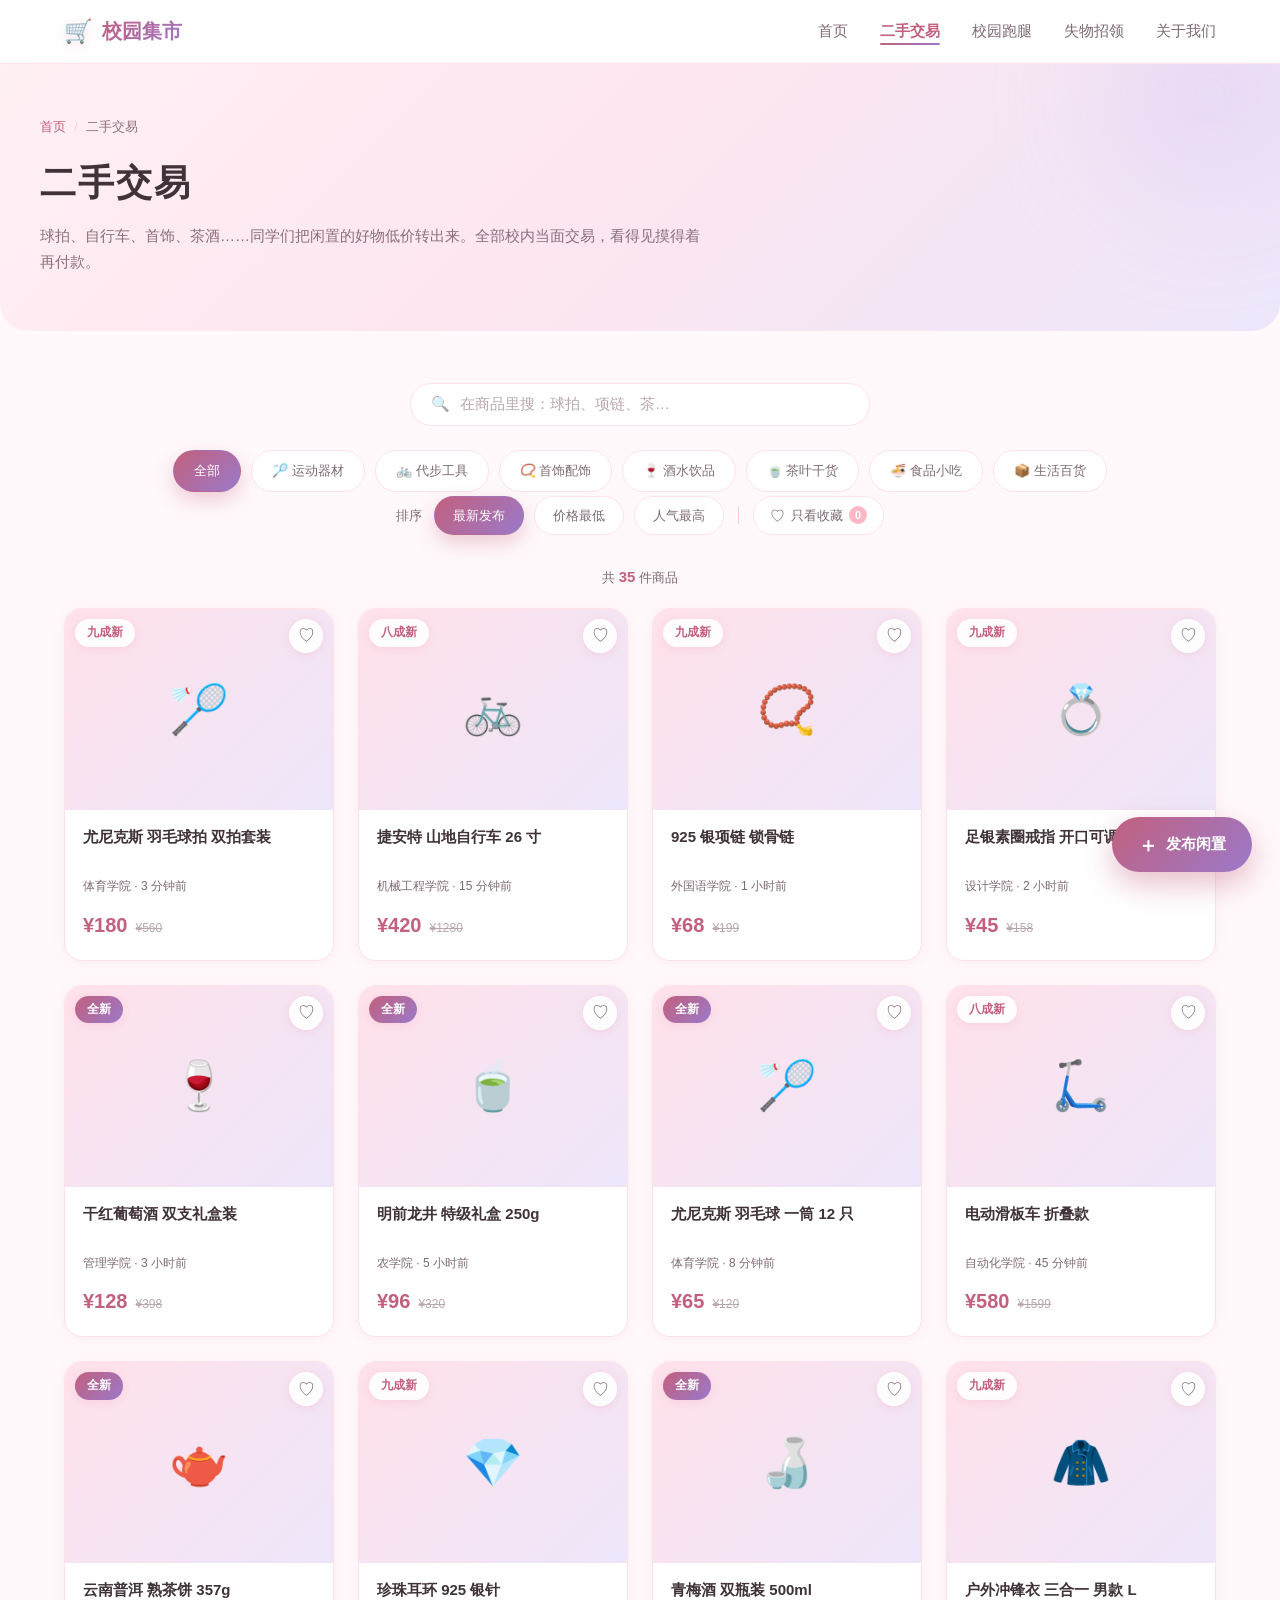
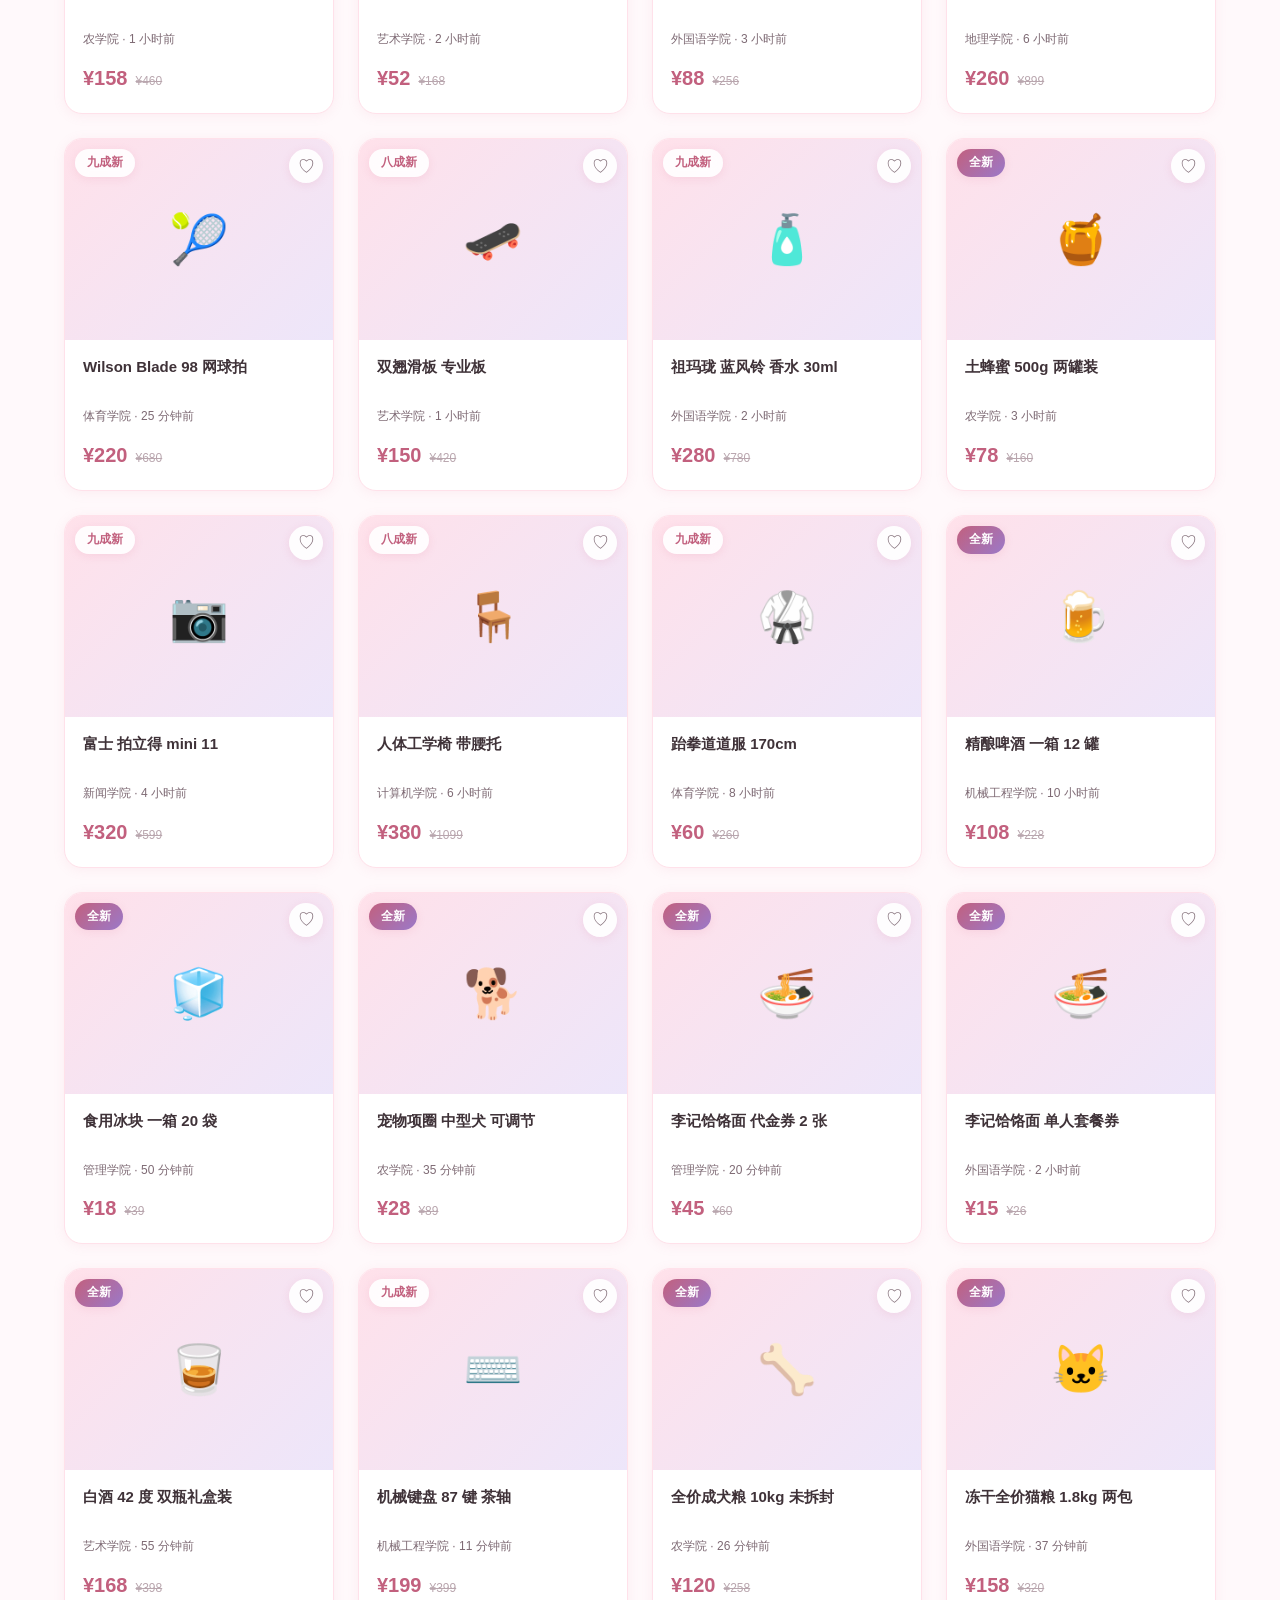
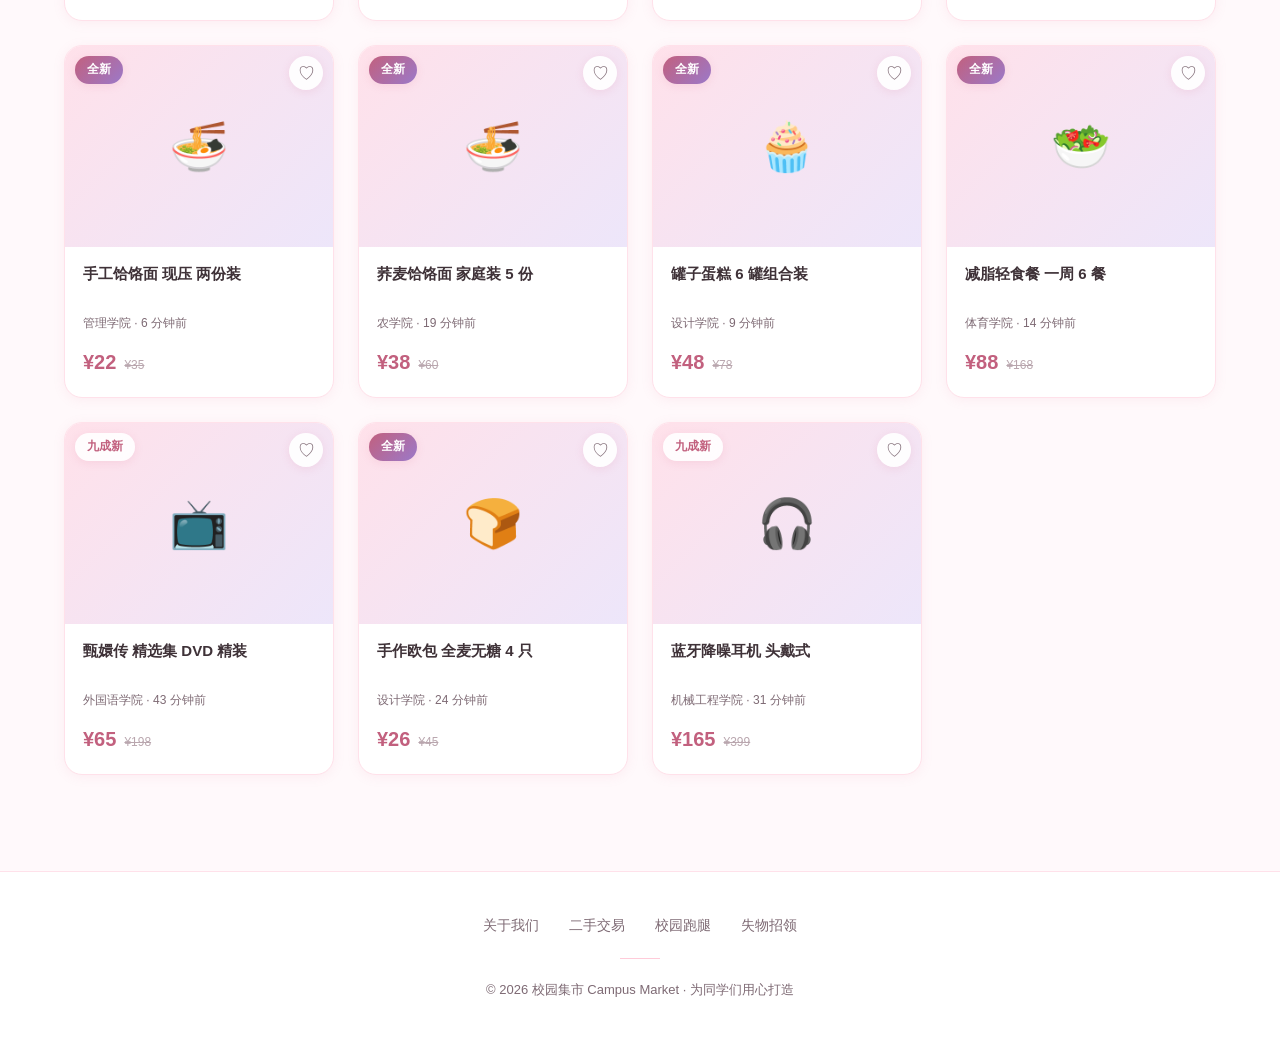
==== commit 5985849d: "校园集市：二手交易 / 校园跑腿 / 失物招领" ====
--- a/goods.html
+++ b/goods.html
@@ -109,7 +109,7 @@
                 </button>
             </div>
 
-            <p class="result-line">共 <strong id="resultCount">25</strong> 件商品</p>
+            <p class="result-line">共 <strong id="resultCount">35</strong> 件商品</p>
 
             <div class="filter-tip" id="filterTip" hidden>
                 <span id="filterTipText"></span>
@@ -639,6 +639,216 @@
                         <div class="goods-foot">
                             <span class="goods-price">¥168</span>
                             <span class="goods-origin">¥398</span>
+                        </div>
+                    </div>
+                </article>
+
+                <article class="goods-card"
+                         tabindex="0"
+                         aria-haspopup="dialog"
+                         data-id="demo-26"
+                         data-category="生活百货"
+                         data-time="11" data-price="199" data-hot="176"
+                         data-seller="渡"
+                         data-desc="换了静音轴，这把就闲置了。键帽无油不打滑，轴体手感一致，附原装数据线和键帽夹。宿舍码字、打游戏都合适。">
+                    <div class="goods-thumb">⌨️</div>
+                    <span class="goods-tag">九成新</span>
+                    <button type="button" class="fav-btn" aria-label="收藏" aria-pressed="false">♡</button>
+                    <div class="goods-body">
+                        <h3 class="goods-name">机械键盘 87 键 茶轴</h3>
+                        <p class="goods-meta">机械工程学院 · 11 分钟前</p>
+                        <div class="goods-foot">
+                            <span class="goods-price">¥199</span>
+                            <span class="goods-origin">¥399</span>
+                        </div>
+                    </div>
+                </article>
+
+                <article class="goods-card"
+                         tabindex="0"
+                         aria-haspopup="dialog"
+                         data-id="demo-27"
+                         data-category="生活百货"
+                         data-time="26" data-price="120" data-hot="143"
+                         data-seller="汤圆"
+                         data-desc="给家里狗子囤多了，后来换了粮吃不完。原袋密封没开封，保质期到明年三月。校内可以帮忙搬到宿舍楼下。">
+                    <div class="goods-thumb">🦴</div>
+                    <span class="goods-tag goods-tag--new">全新</span>
+                    <button type="button" class="fav-btn" aria-label="收藏" aria-pressed="false">♡</button>
+                    <div class="goods-body">
+                        <h3 class="goods-name">全价成犬粮 10kg 未拆封</h3>
+                        <p class="goods-meta">农学院 · 26 分钟前</p>
+                        <div class="goods-foot">
+                            <span class="goods-price">¥120</span>
+                            <span class="goods-origin">¥258</span>
+                        </div>
+                    </div>
+                </article>
+
+                <article class="goods-card"
+                         tabindex="0"
+                         aria-haspopup="dialog"
+                         data-id="demo-28"
+                         data-category="生活百货"
+                         data-time="37" data-price="158" data-hot="167"
+                         data-seller="韦韦"
+                         data-desc="我家猫挑食，这个牌子它闻都不闻。只拆过一包试口，剩下两包全新未拆，包装完好。有需要的猫友可以拿走。">
+                    <div class="goods-thumb">🐱</div>
+                    <span class="goods-tag goods-tag--new">全新</span>
+                    <button type="button" class="fav-btn" aria-label="收藏" aria-pressed="false">♡</button>
+                    <div class="goods-body">
+                        <h3 class="goods-name">冻干全价猫粮 1.8kg 两包</h3>
+                        <p class="goods-meta">外国语学院 · 37 分钟前</p>
+                        <div class="goods-foot">
+                            <span class="goods-price">¥158</span>
+                            <span class="goods-origin">¥320</span>
+                        </div>
+                    </div>
+                </article>
+
+                <article class="goods-card"
+                         tabindex="0"
+                         aria-haspopup="dialog"
+                         data-id="demo-29"
+                         data-category="食品小吃"
+                         data-time="6" data-price="22" data-hot="198"
+                         data-seller="晓丹"
+                         data-desc="老家寄来的荞麦面，家里自己压的饸饹，配羊汤最香。真空分装备好了，冷藏能放一周。宿舍有小锅就能煮，几分钟就好。">
+                    <div class="goods-thumb">🍜</div>
+                    <span class="goods-tag goods-tag--new">全新</span>
+                    <button type="button" class="fav-btn" aria-label="收藏" aria-pressed="false">♡</button>
+                    <div class="goods-body">
+                        <h3 class="goods-name">手工饸饹面 现压 两份装</h3>
+                        <p class="goods-meta">管理学院 · 6 分钟前</p>
+                        <div class="goods-foot">
+                            <span class="goods-price">¥22</span>
+                            <span class="goods-origin">¥35</span>
+                        </div>
+                    </div>
+                </article>
+
+                <article class="goods-card"
+                         tabindex="0"
+                         aria-haspopup="dialog"
+                         data-id="demo-30"
+                         data-category="食品小吃"
+                         data-time="19" data-price="38" data-hot="154"
+                         data-seller="晓峰"
+                         data-desc="自家面坊做的，纯荞麦不加白面，口感筋道不容易断。真空包装寄过来的，一直冷藏放着。带调料包，煮开就能吃。">
+                    <div class="goods-thumb">🍜</div>
+                    <span class="goods-tag goods-tag--new">全新</span>
+                    <button type="button" class="fav-btn" aria-label="收藏" aria-pressed="false">♡</button>
+                    <div class="goods-body">
+                        <h3 class="goods-name">荞麦饸饹面 家庭装 5 份</h3>
+                        <p class="goods-meta">农学院 · 19 分钟前</p>
+                        <div class="goods-foot">
+                            <span class="goods-price">¥38</span>
+                            <span class="goods-origin">¥60</span>
+                        </div>
+                    </div>
+                </article>
+
+                <article class="goods-card"
+                         tabindex="0"
+                         aria-haspopup="dialog"
+                         data-id="demo-31"
+                         data-category="食品小吃"
+                         data-time="9" data-price="48" data-hot="221"
+                         data-seller="怡怡欣"
+                         data-desc="自己做的，减糖配方不齁不腻。芋泥、抹茶、巧克力各两罐，密封罐装，冷藏能放三天。校内可以送到宿舍楼下。">
+                    <div class="goods-thumb">🧁</div>
+                    <span class="goods-tag goods-tag--new">全新</span>
+                    <button type="button" class="fav-btn" aria-label="收藏" aria-pressed="false">♡</button>
+                    <div class="goods-body">
+                        <h3 class="goods-name">罐子蛋糕 6 罐组合装</h3>
+                        <p class="goods-meta">设计学院 · 9 分钟前</p>
+                        <div class="goods-foot">
+                            <span class="goods-price">¥48</span>
+                            <span class="goods-origin">¥78</span>
+                        </div>
+                    </div>
+                </article>
+
+                <article class="goods-card"
+                         tabindex="0"
+                         aria-haspopup="dialog"
+                         data-id="demo-32"
+                         data-category="食品小吃"
+                         data-time="14" data-price="88" data-hot="189"
+                         data-seller="茜茜"
+                         data-desc="按食谱自己备的，鸡胸、糙米、西兰花，少油少盐。冷冻分装好了，微波炉热三分钟就能吃。这周要回家，转给需要的同学。">
+                    <div class="goods-thumb">🥗</div>
+                    <span class="goods-tag goods-tag--new">全新</span>
+                    <button type="button" class="fav-btn" aria-label="收藏" aria-pressed="false">♡</button>
+                    <div class="goods-body">
+                        <h3 class="goods-name">减脂轻食餐 一周 6 餐</h3>
+                        <p class="goods-meta">体育学院 · 14 分钟前</p>
+                        <div class="goods-foot">
+                            <span class="goods-price">¥88</span>
+                            <span class="goods-origin">¥168</span>
+                        </div>
+                    </div>
+                </article>
+
+                <article class="goods-card"
+                         tabindex="0"
+                         aria-haspopup="dialog"
+                         data-id="demo-33"
+                         data-category="生活百货"
+                         data-time="43" data-price="65" data-hot="132"
+                         data-seller="小轩怡"
+                         data-desc="毕业整理柜子翻出来的，整套精选集，碟片无划痕、播放正常。外盒右下角有一点点压痕，不影响使用。附赠的剧照明信片还在。">
+                    <div class="goods-thumb">📺</div>
+                    <span class="goods-tag">九成新</span>
+                    <button type="button" class="fav-btn" aria-label="收藏" aria-pressed="false">♡</button>
+                    <div class="goods-body">
+                        <h3 class="goods-name">甄嬛传 精选集 DVD 精装</h3>
+                        <p class="goods-meta">外国语学院 · 43 分钟前</p>
+                        <div class="goods-foot">
+                            <span class="goods-price">¥65</span>
+                            <span class="goods-origin">¥198</span>
+                        </div>
+                    </div>
+                </article>
+
+                <article class="goods-card"
+                         tabindex="0"
+                         aria-haspopup="dialog"
+                         data-id="demo-34"
+                         data-category="食品小吃"
+                         data-time="24" data-price="26" data-hot="205"
+                         data-seller="雅雅淇"
+                         data-desc="学校后门那家面包房做的，我一口气买多了。无糖无油的全麦欧包，冷冻能放很久，吃之前烤一下跟新出炉的一样。">
+                    <div class="goods-thumb">🍞</div>
+                    <span class="goods-tag goods-tag--new">全新</span>
+                    <button type="button" class="fav-btn" aria-label="收藏" aria-pressed="false">♡</button>
+                    <div class="goods-body">
+                        <h3 class="goods-name">手作欧包 全麦无糖 4 只</h3>
+                        <p class="goods-meta">设计学院 · 24 分钟前</p>
+                        <div class="goods-foot">
+                            <span class="goods-price">¥26</span>
+                            <span class="goods-origin">¥45</span>
+                        </div>
+                    </div>
+                </article>
+
+                <article class="goods-card"
+                         tabindex="0"
+                         aria-haspopup="dialog"
+                         data-id="demo-35"
+                         data-category="生活百货"
+                         data-time="31" data-price="165" data-hot="246"
+                         data-seller="嫣嫣"
+                         data-desc="换了入耳式的，这个头戴的就闲置了。降噪和续航都正常，耳罩没掉皮，附收纳盒和充电线。图书馆自习很合适。">
+                    <div class="goods-thumb">🎧</div>
+                    <span class="goods-tag">九成新</span>
+                    <button type="button" class="fav-btn" aria-label="收藏" aria-pressed="false">♡</button>
+                    <div class="goods-body">
+                        <h3 class="goods-name">蓝牙降噪耳机 头戴式</h3>
+                        <p class="goods-meta">机械工程学院 · 31 分钟前</p>
+                        <div class="goods-foot">
+                            <span class="goods-price">¥165</span>
+                            <span class="goods-origin">¥399</span>
                         </div>
                     </div>
                 </article>
